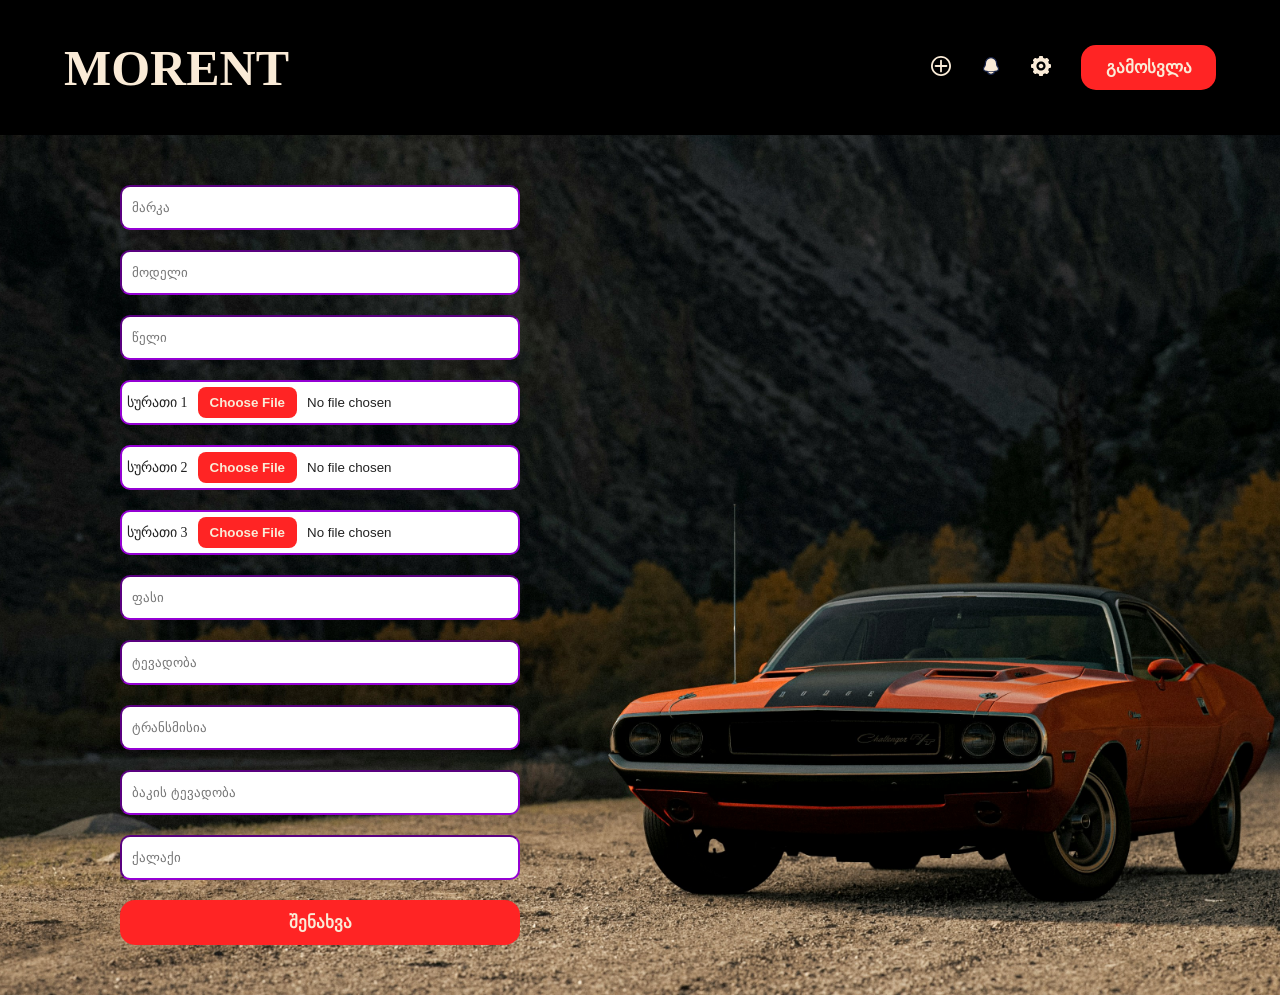
==== add.html @ a98e0bd2 "first" ====
<!DOCTYPE html>
<html lang="en">
<head>
    <meta charset="UTF-8">
    <meta name="viewport" content="width=device-width, initial-scale=1.0">
    <link rel="stylesheet" href="./index.css">
    <title>Add Car</title>
</head>
<body>
    <header class="reg_header">
        <div class="morent"><a href="index.html">MORENT</a></div>
        <div class="header_icons">
            <a href="">
                <svg  fill="antiquewhite" height="20px" width="20px" version="1.1" id="Capa_1" viewBox="0 0 330 330" xml:space="preserve">
                <g>
                <path d="M281.672,48.328C250.508,17.163,209.073,0,164.999,0C120.927,0,79.492,17.163,48.328,48.328   c-64.333,64.334-64.333,169.011,0,233.345C79.492,312.837,120.927,330,165,330c44.073,0,85.508-17.163,116.672-48.328   C346.005,217.339,346.005,112.661,281.672,48.328z M260.46,260.46C234.961,285.957,201.06,300,165,300   c-36.06,0-69.961-14.043-95.46-39.54c-52.636-52.637-52.636-138.282,0-190.919C95.039,44.042,128.94,30,164.999,30   c36.06,0,69.961,14.042,95.46,39.54C313.095,122.177,313.095,207.823,260.46,260.46z"/>
                <path d="M254.999,150H180V75c0-8.284-6.716-15-15-15s-15,6.716-15,15v75H75c-8.284,0-15,6.716-15,15s6.716,15,15,15h75v75   c0,8.284,6.716,15,15,15s15-6.716,15-15v-75h74.999c8.284,0,15-6.716,15-15S263.284,150,254.999,150z"/>
                </g></svg>
            </a>
            <a href="">
                <svg width="20px" height="20px" viewBox="0 0 24 24" fill="antiquewhite">
                <path d="M18.7491 9.70957V9.00497C18.7491 5.13623 15.7274 2 12 2C8.27256 2 5.25087 5.13623 5.25087 9.00497V9.70957C5.25087 10.5552 5.00972 11.3818 4.5578 12.0854L3.45036 13.8095C2.43882 15.3843 3.21105 17.5249 4.97036 18.0229C9.57274 19.3257 14.4273 19.3257 19.0296 18.0229C20.789 17.5249 21.5612 15.3843 20.5496 13.8095L19.4422 12.0854C18.9903 11.3818 18.7491 10.5552 18.7491 9.70957Z" stroke="#1C274C" stroke-width="1.5"/>
                <path d="M7.5 19C8.15503 20.7478 9.92246 22 12 22C14.0775 22 15.845 20.7478 16.5 19" stroke="#1C274C" stroke-width="1.5" stroke-linecap="round"/>
                </svg>
            </a>
            <a href="">
                <svg fill="antiquewhite" height="20px" width="20px" version="1.1" id="Capa_1" viewBox="0 0 262.394 262.394" xml:space="preserve">
                <g>
                <path d="M245.63,103.39h-9.91c-2.486-9.371-6.197-18.242-10.955-26.432l7.015-7.015c6.546-6.546,6.546-17.159,0-23.705   l-15.621-15.621c-6.546-6.546-17.159-6.546-23.705,0l-7.015,7.015c-8.19-4.758-17.061-8.468-26.432-10.955v-9.914   C159.007,7.505,151.502,0,142.244,0h-22.091c-9.258,0-16.763,7.505-16.763,16.763v9.914c-9.37,2.486-18.242,6.197-26.431,10.954   l-7.016-7.015c-6.546-6.546-17.159-6.546-23.705,0.001L30.618,46.238c-6.546,6.546-6.546,17.159,0,23.705l7.014,7.014   c-4.758,8.19-8.469,17.062-10.955,26.433h-9.914c-9.257,0-16.762,7.505-16.762,16.763v22.09c0,9.258,7.505,16.763,16.762,16.763   h9.914c2.487,9.371,6.198,18.243,10.956,26.433l-7.015,7.015c-6.546,6.546-6.546,17.159,0,23.705l15.621,15.621   c6.546,6.546,17.159,6.546,23.705,0l7.016-7.016c8.189,4.758,17.061,8.469,26.431,10.955v9.913c0,9.258,7.505,16.763,16.763,16.763   h22.091c9.258,0,16.763-7.505,16.763-16.763v-9.913c9.371-2.487,18.242-6.198,26.432-10.956l7.016,7.017   c6.546,6.546,17.159,6.546,23.705,0l15.621-15.621c3.145-3.144,4.91-7.407,4.91-11.853s-1.766-8.709-4.91-11.853l-7.016-7.016   c4.758-8.189,8.468-17.062,10.955-26.432h9.91c9.258,0,16.763-7.505,16.763-16.763v-22.09   C262.393,110.895,254.888,103.39,245.63,103.39z M131.198,191.194c-33.083,0-59.998-26.915-59.998-59.997   c0-33.083,26.915-59.998,59.998-59.998s59.998,26.915,59.998,59.998C191.196,164.279,164.281,191.194,131.198,191.194z"/>
                <path d="M131.198,101.199c-16.541,0-29.998,13.457-29.998,29.998c0,16.54,13.457,29.997,29.998,29.997s29.998-13.457,29.998-29.997   C161.196,114.656,147.739,101.199,131.198,101.199z"/>
                </g>
                </svg>
            </a>
            <button class="regi"><a href="">გამოსვლა</a></button>
        </div>
        
        <div class="burger" id="burger">
            <ul>
                <li class="line1"></li>
                <li class="line2"></li>
                <li class="line3"></li>
            </ul>
        </div>
        <div class="nav-links" id="nav-links">
            <ul>
                <li>
                    <a href="">
                        <svg  fill="antiquewhite" height="20px" width="20px" version="1.1" id="Capa_1" viewBox="0 0 330 330" xml:space="preserve">
                        <g>
                        <path d="M281.672,48.328C250.508,17.163,209.073,0,164.999,0C120.927,0,79.492,17.163,48.328,48.328   c-64.333,64.334-64.333,169.011,0,233.345C79.492,312.837,120.927,330,165,330c44.073,0,85.508-17.163,116.672-48.328   C346.005,217.339,346.005,112.661,281.672,48.328z M260.46,260.46C234.961,285.957,201.06,300,165,300   c-36.06,0-69.961-14.043-95.46-39.54c-52.636-52.637-52.636-138.282,0-190.919C95.039,44.042,128.94,30,164.999,30   c36.06,0,69.961,14.042,95.46,39.54C313.095,122.177,313.095,207.823,260.46,260.46z"/>
                        <path d="M254.999,150H180V75c0-8.284-6.716-15-15-15s-15,6.716-15,15v75H75c-8.284,0-15,6.716-15,15s6.716,15,15,15h75v75   c0,8.284,6.716,15,15,15s15-6.716,15-15v-75h74.999c8.284,0,15-6.716,15-15S263.284,150,254.999,150z"/>
                        </g></svg>
                    </a>
                </li>
                <li>
                    <a href="">
                        <svg xmlns="http://www.w3.org/2000/svg" width="20px" height="20px" viewBox="0 0 24 24" fill="antiquewhite">
                        <path d="M18.7491 9.70957V9.00497C18.7491 5.13623 15.7274 2 12 2C8.27256 2 5.25087 5.13623 5.25087 9.00497V9.70957C5.25087 10.5552 5.00972 11.3818 4.5578 12.0854L3.45036 13.8095C2.43882 15.3843 3.21105 17.5249 4.97036 18.0229C9.57274 19.3257 14.4273 19.3257 19.0296 18.0229C20.789 17.5249 21.5612 15.3843 20.5496 13.8095L19.4422 12.0854C18.9903 11.3818 18.7491 10.5552 18.7491 9.70957Z" stroke="#1C274C" stroke-width="1.5"/>
                        <path d="M7.5 19C8.15503 20.7478 9.92246 22 12 22C14.0775 22 15.845 20.7478 16.5 19" stroke="#1C274C" stroke-width="1.5" stroke-linecap="round"/>
                        </svg>
                    </a>
                </li>
                <li>
                    <a href="">
                        <svg fill="antiquewhite" height="20px" width="20px" version="1.1" id="Capa_1" viewBox="0 0 262.394 262.394" xml:space="preserve">
                        <g>
                        <path d="M245.63,103.39h-9.91c-2.486-9.371-6.197-18.242-10.955-26.432l7.015-7.015c6.546-6.546,6.546-17.159,0-23.705   l-15.621-15.621c-6.546-6.546-17.159-6.546-23.705,0l-7.015,7.015c-8.19-4.758-17.061-8.468-26.432-10.955v-9.914   C159.007,7.505,151.502,0,142.244,0h-22.091c-9.258,0-16.763,7.505-16.763,16.763v9.914c-9.37,2.486-18.242,6.197-26.431,10.954   l-7.016-7.015c-6.546-6.546-17.159-6.546-23.705,0.001L30.618,46.238c-6.546,6.546-6.546,17.159,0,23.705l7.014,7.014   c-4.758,8.19-8.469,17.062-10.955,26.433h-9.914c-9.257,0-16.762,7.505-16.762,16.763v22.09c0,9.258,7.505,16.763,16.762,16.763   h9.914c2.487,9.371,6.198,18.243,10.956,26.433l-7.015,7.015c-6.546,6.546-6.546,17.159,0,23.705l15.621,15.621   c6.546,6.546,17.159,6.546,23.705,0l7.016-7.016c8.189,4.758,17.061,8.469,26.431,10.955v9.913c0,9.258,7.505,16.763,16.763,16.763   h22.091c9.258,0,16.763-7.505,16.763-16.763v-9.913c9.371-2.487,18.242-6.198,26.432-10.956l7.016,7.017   c6.546,6.546,17.159,6.546,23.705,0l15.621-15.621c3.145-3.144,4.91-7.407,4.91-11.853s-1.766-8.709-4.91-11.853l-7.016-7.016   c4.758-8.189,8.468-17.062,10.955-26.432h9.91c9.258,0,16.763-7.505,16.763-16.763v-22.09   C262.393,110.895,254.888,103.39,245.63,103.39z M131.198,191.194c-33.083,0-59.998-26.915-59.998-59.997   c0-33.083,26.915-59.998,59.998-59.998s59.998,26.915,59.998,59.998C191.196,164.279,164.281,191.194,131.198,191.194z"/>
                        <path d="M131.198,101.199c-16.541,0-29.998,13.457-29.998,29.998c0,16.54,13.457,29.997,29.998,29.997s29.998-13.457,29.998-29.997   C161.196,114.656,147.739,101.199,131.198,101.199z"/>
                        </g>
                        </svg>
                    </a>
                </li>
                <li><button class="regi"><a href="">გამოსვლა</a></button></li>
            </ul>
        </div>
    </header>
    <div class="header_holder"></div>
    <div class="add">
        <div class="add_1">
            <form action="" class="marka">
                <input list="marks" name="mark" id="mark" placeholder="მარკა">
                <datalist id="marks">
                    <option value="Audi">
                    <option value="BMW">
                    <option value="Mercedes">
                    <option value="Volkswagen">
                    <option value="Toyota">
                    <option value="Honda">
                    <option value="Ford">
                    <option value="Chevrolet">
                    <option value="Nissan">
                    <option value="Hyundai">
                </datalist>
            </form>
            <form action="" class="model">
                <input type="text" name="model" id="model" list="models" placeholder="მოდელი">
                <datalist id="models">
                    <option value="A4">
                    <option value="3 Series">
                    <option value="C-Class">
                    <option value="Passat">
                    <option value="Camry">
                    <option value="Civic">
                    <option value="Mustang">
                    <option value="Impala">
                    <option value="Altima">
                    <option value="Elantra">
                </datalist>
            </form>
            <form action="" class="year">
                <input type="number" name="year" id="year" placeholder="წელი">
            </form>
            <form action="" class="image image1">
                <p>სურათი 1</p>
                <input type="file" name="image1" id="image1" >
            </form>
            <form action="" class="image image2">
                <p>სურათი 2</p>
                <input type="file" name="image2" id="image2" >
            </form>
            <form action="" class="image image3">
                <p>სურათი 3</p>
                <input type="file" name="image3" id="image3" >
            </form>
            <form action="" class="price">
                <input type="number" name="price" id="price" placeholder="ფასი">
            </form>
            <form action="" class="capacity">
                <input type="number" name="capacity" id="capacity" placeholder="ტევადობა">
            </form>
            <form action="" class="transmission">
                <input type="text" name="transmission" id="transmission" placeholder="ტრანსმისია">
            </form>
            <form action="" class="fuel">
                <input type="number" name="fuel" id="fuel" placeholder="ბაკის ტევადობა">
            </form>
            <form action="" class="city">
                <input type="text" name="city" id="city" list="cities" placeholder="ქალაქი">
                <datalist id="cities">
                    <option value="თბილისი">
                    <option value="ბათუმი">
                    <option value="ქუთაისი">
                    <option value="რუსთავი">
                    <option value="გორი">
                </datalist>
            </form>
            <button class="save"><a href="">შენახვა</a></button>
        </div>
        <div class="add_2"></div>
    </div>


<script src="./script.js"></script>
</body>
</html>
---- index.css ----
* {
  margin: 0;
  padding: 0;
  box-sizing: border-box;
}

header {
  display: flex;
  width: 100%;
  height: 15vh;
  justify-content: space-between;
  align-items: center;
  padding-left: 5%;
  padding-right: 5%;
  background-color: black;
  position: fixed;
  top: 0;
  left: 0;
  z-index: 1000;
}
header .head_user {
  display: flex;
  gap: 20px;
}
header .header_icons {
  display: flex;
  align-items: center;
  gap: 30px;
}
header .header_icons a {
  text-decoration: none;
  color: inherit;
}
header .morent {
  font-size: 50px;
  font-weight: bold;
  color: antiquewhite;
}
header .morent a {
  color: inherit;
  text-decoration: none;
}
header .regi {
  width: 135px;
  height: 45px;
  display: flex;
  justify-content: center;
  align-items: center;
  text-decoration: none;
  color: inherit;
  background-color: rgb(255, 36, 36);
  border: none;
  border-radius: 15px;
  font-size: 17px;
  font-weight: bold;
  cursor: pointer;
  color: antiquewhite;
  transition: background-color 0.35s cubic-bezier(0.22, 1, 0.36, 1), color 0.35s cubic-bezier(0.22, 1, 0.36, 1);
  transition: background-color 0.35s cubic-bezier(0.22, 1, 0.36, 1), color 0.35s cubic-bezier(0.22, 1, 0.36, 1);
}
header .regi:hover {
  background-color: rgb(52, 166, 32);
  color: white;
}
header .regi:focus-visible {
  background-color: rgb(52, 166, 32);
  color: white;
}

.reg_header {
  display: flex;
  width: 100%;
  height: 15vh;
  justify-content: space-between;
  align-items: center;
  padding-left: 5%;
  padding-right: 5%;
  background-color: black;
  position: fixed;
  top: 0;
  left: 0;
  z-index: 1000;
}
.reg_header .header_icons {
  display: flex;
  align-items: center;
  gap: 30px;
}
.reg_header .header_icons a {
  text-decoration: none;
  color: inherit;
}
.reg_header .morent {
  font-size: 50px;
  font-weight: bold;
  color: antiquewhite;
}
.reg_header .morent a {
  text-decoration: none;
  color: inherit;
}
.reg_header .regi {
  width: 135px;
  height: 45px;
  background-color: rgb(255, 36, 36);
  border: none;
  border-radius: 15px;
  font-size: 17px;
  font-weight: bold;
  cursor: pointer;
  color: antiquewhite;
  transition: background-color 0.35s cubic-bezier(0.22, 1, 0.36, 1), color 0.35s cubic-bezier(0.22, 1, 0.36, 1);
}
.reg_header .regi:hover {
  background-color: rgb(52, 166, 32);
  color: white;
}
.reg_header .regi:focus-visible {
  background-color: rgb(52, 166, 32);
  color: white;
}
.reg_header .regi a {
  text-decoration: none;
  color: inherit;
}
.reg_header .burger {
  width: 60px;
  height: 60px;
  display: none;
}
.reg_header .burger ul {
  list-style: none;
  display: flex;
  flex-direction: column;
  justify-content: space-between;
  height: 100%;
}
.reg_header .burger ul li {
  height: 4px;
  background-color: antiquewhite;
  border-radius: 2px;
  transition: all 0.3s ease;
  width: 100%;
  transform-origin: center;
}
.reg_header .burger.active ul li.line1 {
  transform: translateY(28px) rotate(45deg);
}
.reg_header .burger.active ul li.line2 {
  opacity: 0;
}
.reg_header .burger.active ul li.line3 {
  transform: translateY(-28px) rotate(-45deg);
}
.reg_header .nav-links {
  display: none;
}
.reg_header .nav-links ul {
  list-style: none;
  display: flex;
  flex-direction: column;
  justify-content: center;
  align-items: center;
  gap: 40px;
  background-color: transparent;
  padding-top: 30px;
}
.reg_header .nav-links ul li a {
  text-decoration: none;
  color: black;
  font-size: 18px;
  font-weight: bold;
}
.reg_header .nav-links ul li .regi {
  width: 135px;
  height: 45px;
  background-color: rgb(255, 36, 36);
  border: none;
  border-radius: 15px;
  font-size: 17px;
  font-weight: bold;
}
.reg_header .nav-links ul li .regi a {
  text-decoration: none;
  color: white;
}

.header_holder {
  width: 100%;
  height: 15vh;
}

.main_div {
  display: flex;
  justify-content: center;
  background-color: rgb(0, 0, 0);
}
.main_div .main {
  width: 90%;
  height: 75vh;
  display: flex;
  border-top: 1px solid rgb(55, 52, 52);
}
.main_div .main .main_pic {
  width: 70%;
  height: 100%;
  display: flex;
  justify-content: space-between;
  background-image: url("./images/rolls-royce-phantom-series-ii-black-cars-black-background-3840x2160-8124.jpg");
  background-position: center;
  background-repeat: no-repeat;
  background-size: cover;
}
.main_div .main .main_pic .main_pic1 {
  margin-top: 20px;
}
.main_div .main .main_pic .main_pic1 .main_pic1_p1 {
  color: antiquewhite;
  font-size: 25px;
}
.main_div .main .main_pic .main_pic1 .main_pic1_p2 {
  color: antiquewhite;
}
.main_div .main .main_pic .main_pic1_btn {
  width: 120px;
  height: 40px;
  background-color: rgb(255, 36, 36);
  border: none;
  border-radius: 15px;
  font-size: 15px;
  font-weight: bold;
  cursor: pointer;
  color: antiquewhite;
  transition: background-color 0.35s cubic-bezier(0.22, 1, 0.36, 1), color 0.35s cubic-bezier(0.22, 1, 0.36, 1);
}
.main_div .main .main_pic .main_pic1_btn:hover {
  background-color: rgb(52, 166, 32);
  color: white;
}
.main_div .main .main_pic .main_pic1_btn:focus-visible {
  background-color: rgb(52, 166, 32);
  color: white;
}
.main_div .main .main_pic .main_pic1_btn {
  margin-top: 25px;
  margin-right: 20px;
  display: flex;
  justify-content: center;
  align-items: center;
  text-decoration: none;
}
.main_div .main .min_ls {
  width: 30%;
  height: 100%;
  background-color: rgb(0, 0, 0);
  display: flex;
  align-items: center;
}
.main_div .main .min_ls ul {
  list-style: none;
  display: flex;
  flex-direction: column;
  justify-content: center;
  background-color: rgb(0, 0, 0);
}
.main_div .main .min_ls ul li {
  display: inline;
  font-size: 20px;
  padding: 20px;
  color: rgb(121, 121, 121);
  border-left: 1px solid rgb(55, 52, 52);
  transition: border-left-color 0.35s ease, color 0.35s ease, background-color 0.35s ease;
}
.main_div .main .min_ls ul li.active {
  border-left-color: rgb(255, 36, 36);
  color: antiquewhite;
  background-color: rgb(20, 20, 20);
}

.popular_head {
  margin-top: 7vh;
  font-size: 20px;
  font-weight: bold;
  color: rgb(48, 39, 28);
  padding-left: 5%;
  margin-bottom: 7vh;
  display: flex;
  justify-self: center;
}

.popular_main, .random_main {
  display: grid;
  grid-template-columns: repeat(4, minmax(200px, 1fr));
  gap: 20px;
  padding-left: 5%;
  padding-right: 5%;
  margin-bottom: 7vh;
}
.popular_main .popular, .random_main .popular {
  background-color: rgb(241, 241, 241);
  border: 1px solid rgb(55, 52, 52);
  border-radius: 10px;
  overflow: hidden;
  height: 400px;
}
.popular_main .popular .cars, .random_main .popular .cars {
  width: 100%;
  height: 100%;
  align-self: center;
  display: flex;
  justify-content: center;
  align-items: center;
  padding: 10px;
}
.popular_main .popular .cars .cars_main, .random_main .popular .cars .cars_main {
  width: 100%;
  height: 100%;
  display: flex;
  flex-direction: column;
}
.popular_main .popular .cars .cars_main .cars_1, .random_main .popular .cars .cars_main .cars_1 {
  height: 15%;
  display: flex;
  justify-content: space-between;
}
.popular_main .popular .cars .cars_main .cars_1 .cars_1_1, .random_main .popular .cars .cars_main .cars_1 .cars_1_1 {
  height: 100%;
  width: auto;
}
.popular_main .popular .cars .cars_main .cars_2, .random_main .popular .cars .cars_main .cars_2 {
  height: 58%;
  width: 100%;
}
.popular_main .popular .cars .cars_main .cars_2 .detals_1, .random_main .popular .cars .cars_main .cars_2 .detals_1 {
  width: 100%;
  height: 100%;
  border-radius: 15px;
}
.popular_main .popular .cars .cars_main .cars_2 .detals_1 .carusel1, .random_main .popular .cars .cars_main .cars_2 .detals_1 .carusel1 {
  width: 100%;
  height: 100%;
  display: flex;
  justify-content: center;
  align-items: center;
  position: relative;
  border-radius: 15px;
}
.popular_main .popular .cars .cars_main .cars_2 .detals_1 .carusel1 .b21, .random_main .popular .cars .cars_main .cars_2 .detals_1 .carusel1 .b21 {
  width: 40px;
  height: 40px;
  background-color: rgba(0, 0, 0, 0.4);
  color: white;
  font-size: 20px;
  border: none;
  cursor: pointer;
  border-radius: 50%;
  margin-right: 10px;
  position: absolute;
  right: 0;
  display: flex;
  justify-content: center;
  align-items: center;
}
.popular_main .popular .cars .cars_main .cars_2 .detals_1 .carusel1 .b21:hover, .random_main .popular .cars .cars_main .cars_2 .detals_1 .carusel1 .b21:hover {
  border: 1px solid rgb(255, 36, 36);
}
.popular_main .popular .cars .cars_main .cars_2 .detals_1 .carusel1 .b11, .random_main .popular .cars .cars_main .cars_2 .detals_1 .carusel1 .b11 {
  width: 40px;
  height: 40px;
  background-color: rgba(0, 0, 0, 0.4);
  color: white;
  font-size: 20px;
  border: none;
  cursor: pointer;
  border-radius: 50%;
  position: absolute;
  margin-left: 10px;
  left: 0;
  display: flex;
  justify-content: center;
  align-items: center;
}
.popular_main .popular .cars .cars_main .cars_2 .detals_1 .carusel1 .b11:hover, .random_main .popular .cars .cars_main .cars_2 .detals_1 .carusel1 .b11:hover {
  border: 1px solid rgb(255, 36, 36);
}
.popular_main .popular .cars .cars_main .cars_2 .detals_1 .carusel1 .main1, .random_main .popular .cars .cars_main .cars_2 .detals_1 .carusel1 .main1 {
  width: 100%;
  height: 100%;
}
.popular_main .popular .cars .cars_main .cars_2 .detals_1 .carusel1 .main1 .car1, .random_main .popular .cars .cars_main .cars_2 .detals_1 .carusel1 .main1 .car1 {
  width: 100%;
  height: 100%;
  -o-object-fit: cover;
     object-fit: cover;
  background-image: url(./images/alexandros-athanasopoulos-GUFR1WsgCQQ-unsplash.jpg);
  background-position: center;
  background-repeat: no-repeat;
  background-size: cover;
  border-radius: 15px;
  border: 1px solid rgb(55, 52, 52);
}
.popular_main .popular .cars .cars_main .cars_2 .detals_1 .carusel1 .main1 .car2, .random_main .popular .cars .cars_main .cars_2 .detals_1 .carusel1 .main1 .car2 {
  width: 100%;
  height: 100%;
  -o-object-fit: cover;
     object-fit: cover;
  background-image: url(./images/bmw_csl_3_0_8k-HD.jpg);
  background-position: center;
  background-repeat: no-repeat;
  background-size: cover;
  border-radius: 15px;
  border: 1px solid rgb(55, 52, 52);
}
.popular_main .popular .cars .cars_main .cars_2 .detals_1 .carusel1 .main1 .car3, .random_main .popular .cars .cars_main .cars_2 .detals_1 .carusel1 .main1 .car3 {
  width: 100%;
  height: 100%;
  -o-object-fit: cover;
     object-fit: cover;
  background-image: url(./images/rolls-royce-phantom-series-ii-black-cars-black-background-3840x2160-8124.jpg);
  background-position: center;
  background-repeat: no-repeat;
  background-size: cover;
  border-radius: 15px;
  border: 1px solid rgb(55, 52, 52);
}
.popular_main .popular .cars .cars_main .cars_2 .detals_1 .carusel1 .dots, .random_main .popular .cars .cars_main .cars_2 .detals_1 .carusel1 .dots {
  position: absolute;
  bottom: 10px;
  left: 50%;
  transform: translateX(-50%);
  display: flex;
  gap: 10px;
}
.popular_main .popular .cars .cars_main .cars_2 .detals_1 .carusel1 .dots div, .random_main .popular .cars .cars_main .cars_2 .detals_1 .carusel1 .dots div {
  width: 10px;
  height: 10px;
  background-color: white;
  border-radius: 50%;
  opacity: 0.5;
}
.popular_main .popular .cars .cars_main .cars_2 .detals_1 .carusel1 .dots .active, .random_main .popular .cars .cars_main .cars_2 .detals_1 .carusel1 .dots .active {
  opacity: 1;
}
.popular_main .popular .cars .cars_main .cars_3, .random_main .popular .cars .cars_main .cars_3 {
  height: 16%;
  display: flex;
  justify-content: space-between;
  align-items: center;
}
.popular_main .popular .cars .cars_main .cars_3 .cars_3_1, .random_main .popular .cars .cars_main .cars_3 .cars_3_1 {
  display: flex;
  justify-content: center;
  align-items: center;
  gap: 5px;
}
.popular_main .popular .cars .cars_main .cars_3 .cars_3_2, .random_main .popular .cars .cars_main .cars_3 .cars_3_2 {
  display: flex;
  justify-content: center;
  align-items: center;
  gap: 5px;
}
.popular_main .popular .cars .cars_main .cars_3 .cars_3_2 svg, .random_main .popular .cars .cars_main .cars_3 .cars_3_2 svg {
  width: 20px;
  height: 20px;
  cursor: pointer;
}
.popular_main .popular .cars .cars_main .cars_3 .cars_3_3, .random_main .popular .cars .cars_main .cars_3 .cars_3_3 {
  display: flex;
  justify-content: center;
  align-items: center;
  gap: 5px;
}
.popular_main .popular .cars .cars_main .cars_4, .random_main .popular .cars .cars_main .cars_4 {
  height: 11%;
  display: flex;
  justify-content: space-between;
  align-items: center;
}
.popular_main .popular .cars .cars_main .cars_4 a, .random_main .popular .cars .cars_main .cars_4 a {
  background-color: rgb(255, 36, 36);
  height: 100%;
  display: flex;
  justify-content: center;
  align-items: center;
  width: 100px;
  text-decoration: none;
  color: antiquewhite;
  border-radius: 10px;
}

.reg_main {
  width: 100%;
  height: 85vh;
  display: flex;
  flex-direction: column;
  justify-content: flex-end;
  align-items: flex-start;
  padding-bottom: 5%;
  padding-left: 5%;
  background-image: url("./images/bmw_csl_3_0_8k-HD.jpg");
  background-position: center;
  background-repeat: no-repeat;
  background-size: cover;
}
.reg_main .reg_1 {
  height: auto;
  display: grid;
  grid-template-rows: repeat(6, 1fr);
  grid-template-columns: minmax(150px, 700px);
  gap: 20px;
}
.reg_main .reg_1 .rag {
  background-color: rgb(121, 121, 121);
  width: 100%;
  height: 50px;
  border-radius: 10px;
  border-color: aquamarine;
}
.reg_main .reg_1 .rag button {
  width: 100%;
  height: 100%;
  padding-left: 10px;
  border-radius: 10px;
  border-color: darkviolet;
  background-color: rgb(255, 36, 36);
  color: antiquewhite;
  cursor: pointer;
  transition: background-color 0.35s cubic-bezier(0.22, 1, 0.36, 1), color 0.35s cubic-bezier(0.22, 1, 0.36, 1);
}
.reg_main .reg_1 .rag button:hover {
  background-color: rgb(52, 166, 32);
  color: white;
}
.reg_main .reg_1 .rag button:focus-visible {
  background-color: rgb(52, 166, 32);
  color: white;
}
.reg_main .reg_1 .rag button {
  font-size: large;
}
.reg_main .reg_1 .tel {
  border-radius: 10px;
}
.reg_main .reg_1 .tel input {
  width: 100%;
  height: 100%;
  padding-left: 10px;
  border-radius: 10px;
  border-color: darkviolet;
}
.reg_main .reg_1 .name input {
  width: 100%;
  height: 100%;
  padding-left: 10px;
  border-radius: 10px;
  border-color: darkviolet;
}
.reg_main .reg_1 .surname input {
  width: 100%;
  height: 100%;
  padding-left: 10px;
  border-radius: 10px;
  border-color: darkviolet;
}
.reg_main .reg_1 .email input {
  width: 100%;
  height: 100%;
  padding-left: 10px;
  border-radius: 10px;
  border-color: darkviolet;
}
.reg_main .reg_1 .password {
  width: 100%;
  height: 50px;
}
.reg_main .reg_1 .password input {
  width: 100%;
  height: 100%;
  padding-left: 10px;
  border-radius: 10px;
  border-color: darkviolet;
}
.reg_main .reg_1 .register {
  width: 100%;
  height: 50px;
  border: none;
  cursor: pointer;
}
.reg_main .reg_1 .register input {
  width: 100%;
  height: 100%;
  padding-left: 10px;
  border-radius: 10px;
  border-color: darkviolet;
  background-color: rgb(255, 36, 36);
  color: antiquewhite;
  cursor: pointer;
  transition: background-color 0.35s cubic-bezier(0.22, 1, 0.36, 1), color 0.35s cubic-bezier(0.22, 1, 0.36, 1);
}
.reg_main .reg_1 .register input:hover {
  background-color: rgb(52, 166, 32);
  color: white;
}
.reg_main .reg_1 .register input:focus-visible {
  background-color: rgb(52, 166, 32);
  color: white;
}
.reg_main .reg_2 {
  margin-top: 20px;
  display: flex;
  align-items: center;
  gap: 20px;
}
.reg_main .reg_2 p {
  color: antiquewhite;
  font-size: 15px;
}
.reg_main .reg_2 button {
  width: 120px;
  height: 40px;
  background-color: rgb(255, 36, 36);
  border: none;
  border-radius: 15px;
  font-size: 15px;
  font-weight: bold;
  cursor: pointer;
  color: antiquewhite;
  transition: background-color 0.35s cubic-bezier(0.22, 1, 0.36, 1), color 0.35s cubic-bezier(0.22, 1, 0.36, 1);
}
.reg_main .reg_2 button:hover {
  background-color: rgb(52, 166, 32);
  color: white;
}
.reg_main .reg_2 button:focus-visible {
  background-color: rgb(52, 166, 32);
  color: white;
}
.reg_main .reg_2 button a {
  text-decoration: none;
  color: inherit;
}

footer {
  display: flex;
  justify-content: space-between;
  align-items: center;
  width: 100%;
  height: 25vh;
  background-color: black;
  padding-left: 5%;
  padding-right: 5%;
}
footer .footer_1 {
  color: antiquewhite;
  display: flex;
  flex-direction: column;
  gap: 5px;
}
footer .footer_1 .contact {
  font-size: 18px;
  margin-bottom: 5px;
}
footer .footer_1 .teleponi {
  position: relative;
  display: inline-block;
  width: -moz-fit-content;
  width: fit-content;
}
footer .footer_1 .teleponi::after {
  content: "";
  position: absolute;
  left: 0;
  bottom: -2px;
  width: 100%;
  height: 2px;
  background-color: antiquewhite;
  transform: scaleX(0);
  transform-origin: center;
  transition: transform 0.3s ease;
}
footer .footer_1 .teleponi:hover::after, footer .footer_1 .teleponi:focus-visible::after {
  transform: scaleX(1);
}
footer .footer_1 a {
  text-decoration: none;
  color: inherit;
  position: relative;
  display: inline-block;
  width: -moz-fit-content;
  width: fit-content;
}
footer .footer_1 a::after {
  content: "";
  position: absolute;
  left: 0;
  bottom: -2px;
  width: 100%;
  height: 2px;
  background-color: antiquewhite;
  transform: scaleX(0);
  transform-origin: center;
  transition: transform 0.3s ease;
}
footer .footer_1 a:hover::after, footer .footer_1 a:focus-visible::after {
  transform: scaleX(1);
}
footer .footer_2 {
  color: antiquewhite;
}
footer .footer_2 a {
  font-size: 30px;
  text-decoration: none;
  color: inherit;
}
footer .footer_3 p {
  margin-bottom: 20px;
}
footer .footer_3 {
  color: antiquewhite;
  font-size: 18px;
}
footer .footer_3 .fa-brands {
  font-size: 30px;
  margin-right: 10px;
  cursor: pointer;
}
footer .footer_3 .folder_3_1 {
  display: flex;
  justify-content: space-between;
}

.reg {
  width: auto;
  height: 100vh;
  display: flex;
  flex-direction: column;
  justify-content: center;
  align-items: center;
  gap: 30px;
}

.main_user {
  display: flex;
  flex-direction: column;
  width: 100%;
  height: auto;
  gap: 20px;
  background-color: rgb(255, 241, 222);
}
.main_user .user_1 {
  align-self: flex-start;
  display: flex;
}
.main_user .user_2 {
  display: flex;
  align-self: center;
}
.main_user .user_2 p {
  font-size: 20px;
  position: relative;
}
.main_user .user_3 {
  display: flex;
  align-self: center;
}
.main_user .user_3 p {
  font-size: 20px;
}
.main_user .user_4 {
  display: flex;
  align-self: center;
}
.main_user .user_4 p {
  font-size: 20px;
}

.detals {
  display: grid;
  grid-template-columns: 1fr 1fr;
  width: 100%;
  height: 85vh;
  background-color: rgb(25, 25, 25);
  justify-content: center;
  align-items: center;
  padding: 40PX 20%;
  gap: 30px;
  color: antiquewhite;
}
.detals .detals_1 {
  width: 100%;
  height: 100%;
  border-radius: 15px;
}
.detals .detals_1 .carusel {
  width: 100%;
  height: 80%;
  display: flex;
  justify-content: center;
  align-items: center;
  position: relative;
  border-radius: 15px;
}
.detals .detals_1 .carusel .allpic {
  width: 200px;
  height: 50px;
  position: absolute;
  top: 100%;
  display: grid;
  grid-template-columns: repeat(3, 1fr);
}
.detals .detals_1 .carusel .allpic button {
  width: 100%;
  height: 100%;
  border: none;
  background-color: transparent;
  cursor: pointer;
}
.detals .detals_1 .carusel .allpic button .img {
  width: 100%;
  height: 100%;
  -o-object-fit: cover;
     object-fit: cover;
  background-position: center;
  background-repeat: no-repeat;
  background-size: cover;
  border-radius: 10px;
  border: 1px solid rgb(55, 52, 52);
}
.detals .detals_1 .carusel .allpic button .img1 {
  background-image: url(./images/alexandros-athanasopoulos-GUFR1WsgCQQ-unsplash.jpg);
}
.detals .detals_1 .carusel .allpic button .img2 {
  background-image: url(./images/bmw_csl_3_0_8k-HD.jpg);
}
.detals .detals_1 .carusel .allpic button .img3 {
  background-image: url(./images/rolls-royce-phantom-series-ii-black-cars-black-background-3840x2160-8124.jpg);
}
.detals .detals_1 .carusel .b2 {
  width: 40px;
  height: 40px;
  background-color: rgba(0, 0, 0, 0.4);
  color: white;
  font-size: 20px;
  border: none;
  cursor: pointer;
  border-radius: 50%;
  margin-right: 10px;
  position: absolute;
  right: 0;
  display: flex;
  justify-content: center;
  align-items: center;
}
.detals .detals_1 .carusel .b2:hover {
  border: 1px solid rgb(255, 36, 36);
}
.detals .detals_1 .carusel .b1 {
  width: 40px;
  height: 40px;
  background-color: rgba(0, 0, 0, 0.4);
  color: white;
  font-size: 20px;
  border: none;
  cursor: pointer;
  border-radius: 50%;
  position: absolute;
  margin-left: 10px;
  left: 0;
  display: flex;
  justify-content: center;
  align-items: center;
}
.detals .detals_1 .carusel .b1:hover {
  border: 1px solid rgb(255, 36, 36);
}
.detals .detals_1 .carusel .main {
  width: 100%;
  height: 100%;
}
.detals .detals_1 .carusel .main .car1 {
  width: 100%;
  height: 100%;
  -o-object-fit: cover;
     object-fit: cover;
  background-image: url(./images/alexandros-athanasopoulos-GUFR1WsgCQQ-unsplash.jpg);
  background-position: center;
  background-repeat: no-repeat;
  background-size: cover;
  border-radius: 15px;
  border: 1px solid rgb(55, 52, 52);
}
.detals .detals_1 .carusel .main .car2 {
  width: 100%;
  height: 100%;
  -o-object-fit: cover;
     object-fit: cover;
  background-image: url(./images/bmw_csl_3_0_8k-HD.jpg);
  background-position: center;
  background-repeat: no-repeat;
  background-size: cover;
  border-radius: 15px;
  border: 1px solid rgb(55, 52, 52);
}
.detals .detals_1 .carusel .main .car3 {
  width: 100%;
  height: 100%;
  -o-object-fit: cover;
     object-fit: cover;
  background-image: url(./images/rolls-royce-phantom-series-ii-black-cars-black-background-3840x2160-8124.jpg);
  background-position: center;
  background-repeat: no-repeat;
  background-size: cover;
  border-radius: 15px;
  border: 1px solid rgb(55, 52, 52);
}
.detals .detals_2 {
  width: 100%;
  height: 100%;
  padding: 20px;
  display: flex;
  flex-direction: column;
  gap: 20px;
}
.detals .detals_2 .detals_2_1 {
  display: flex;
  justify-content: space-between;
  align-items: center;
  height: 40px;
}
.detals .detals_2 .detals_2_1 a {
  background-color: rgb(255, 36, 36);
  height: 100%;
  display: flex;
  justify-content: center;
  align-items: center;
  width: 100px;
  text-decoration: none;
  color: antiquewhite;
  border-radius: 15px;
}
.detals .detals_2 .detals_1_1 {
  font-size: 20px;
  font-weight: bold;
}
.detals .detals_2 .detals_1_2 {
  font-size: 30px;
  font-weight: bold;
  margin-top: -20px;
}
.detals .detals_2 .detals_1_3 {
  font-size: 20px;
}
.detals .detals_2 .detals_2_1 {
  font-size: 20px;
  display: flex;
  justify-content: space-between;
  align-items: center;
  gap: 10px;
}
.detals .detals_2 .detals_2_1 p {
  white-space: nowrap;
}
.detals .detals_2 .detals_2_1 .underline {
  width: 100%;
  height: 60%;
  border-bottom: dotted 1px antiquewhite;
}
.detals .detals_2 .detals_2_2 {
  font-size: 20px;
  display: flex;
  justify-content: space-between;
  align-items: center;
  gap: 10px;
}
.detals .detals_2 .detals_2_2 p {
  white-space: nowrap;
}
.detals .detals_2 .detals_2_2 .underline {
  width: 100%;
  height: 60%;
  border-bottom: dotted 1px antiquewhite;
}
.detals .detals_2 .detals_2_3 {
  font-size: 20px;
  display: flex;
  justify-content: space-between;
  align-items: center;
  gap: 10px;
}
.detals .detals_2 .detals_2_3 p {
  white-space: nowrap;
}
.detals .detals_2 .detals_2_3 .underline {
  width: 100%;
  height: 60%;
  border-bottom: dotted 1px antiquewhite;
}
.detals .detals_2 .detals_2_4 {
  font-size: 20px;
  display: flex;
  justify-content: space-between;
  align-items: center;
  gap: 10px;
}
.detals .detals_2 .detals_2_4 p {
  white-space: nowrap;
}
.detals .detals_2 .detals_2_4 .underline {
  width: 100%;
  height: 60%;
  border-bottom: dotted 1px antiquewhite;
}
.detals .detals_2 form {
  display: flex;
  flex-direction: column;
  gap: 10px;
  margin-top: 20px;
}
.detals .detals_2 form .range_1 {
  display: flex;
  align-items: center;
  gap: 10px;
  width: 100%;
}
.detals .detals_2 form .range_1 .days_range {
  width: 100%;
  max-width: 100%;
  flex: 1;
}

.filter {
  display: flex;
  flex-direction: column;
  gap: 20px;
  width: 300px;
  height: 100vh;
  background-color: powderblue;
  padding: 20px;
}
.filter > div form {
  width: 100%;
  display: flex;
  flex-direction: column;
  gap: 8px;
}
.filter > div form label {
  font-weight: 600;
}
.filter > div form select,
.filter > div form input[type=number],
.filter > div form .custom-select-button {
  width: 100%;
  height: 40px;
  border-radius: 10px;
  border: 1px solid darkviolet;
  background-color: white;
  font-size: 14px;
  padding: 0 12px;
  color: #222;
}
.filter > div form input[type=number]::-webkit-outer-spin-button,
.filter > div form input[type=number]::-webkit-inner-spin-button {
  -webkit-appearance: none;
  margin: 0;
}
.filter .native-select-hidden {
  position: absolute;
  width: 1px;
  height: 1px;
  margin: -1px;
  border: 0;
  padding: 0;
  clip: rect(0 0 0 0);
  overflow: hidden;
  white-space: nowrap;
}
.filter .custom-select {
  position: relative;
  width: 100%;
}
.filter .custom-select .custom-select-button {
  cursor: pointer;
  text-align: left;
  padding: 0 12px;
  display: flex;
  align-items: center;
  justify-content: space-between;
}
.filter .custom-select .custom-select-button::after {
  content: "";
  width: 8px;
  height: 8px;
  border-right: 2px solid #333;
  border-bottom: 2px solid #333;
  transform: rotate(45deg);
  transition: transform 0.2s ease;
  margin-top: -4px;
}
.filter .custom-select.open .custom-select-button::after {
  transform: rotate(-135deg);
  margin-top: 2px;
}
.filter .custom-select .custom-select-options {
  list-style: none;
  position: absolute;
  top: calc(100% + 6px);
  left: 0;
  width: 100%;
  background-color: white;
  border: 1px solid darkviolet;
  border-radius: 10px;
  max-height: 220px;
  overflow-y: auto;
  display: none;
  z-index: 30;
}
.filter .custom-select .custom-select-options li {
  padding: 10px 12px;
  cursor: pointer;
  font-size: 14px;
}
.filter .custom-select .custom-select-options li:hover {
  background-color: rgb(235, 245, 255);
}
.filter .custom-select .custom-select-options li.active {
  background-color: rgb(255, 236, 236);
  font-weight: 600;
}
.filter .custom-select.open .custom-select-options {
  display: block;
}

.rent {
  width: 100%;
  height: 85vh;
  display: flex;
  justify-content: center;
  align-items: center;
  flex-direction: column;
  background-color: antiquewhite;
  gap: 30px;
}
.rent .rent_2 {
  display: flex;
  flex-direction: column;
  justify-content: center;
  align-items: center;
  gap: 20px;
}
.rent .rent_2 a {
  width: auto;
  height: 50px;
  background-color: rgb(255, 36, 36);
  border: none;
  border-radius: 15px;
  font-size: 17px;
  font-weight: bold;
  cursor: pointer;
  color: antiquewhite;
  transition: background-color 0.35s cubic-bezier(0.22, 1, 0.36, 1), color 0.35s cubic-bezier(0.22, 1, 0.36, 1);
}
.rent .rent_2 a:hover {
  background-color: rgb(52, 166, 32);
  color: aquamarine;
}
.rent .rent_2 a:focus-visible {
  background-color: rgb(52, 166, 32);
  color: aquamarine;
}
.rent .rent_2 a {
  text-decoration: none;
  display: flex;
  justify-content: center;
  align-items: center;
  padding: 20px;
}

.add {
  width: 100%;
  height: auto;
  display: flex;
  background-image: url("./images/alexandros-athanasopoulos-GUFR1WsgCQQ-unsplash.jpg");
  background-position: center;
  background-repeat: no-repeat;
  background-size: cover;
}
.add .add_1 {
  width: 50%;
  height: 100%;
  display: flex;
  justify-content: center;
  align-items: center;
  flex-direction: column;
  padding-top: 50px;
  padding-bottom: 50px;
  gap: 20px;
}
.add .add_1 .marka input {
  width: 400px;
  height: 45px;
  border-radius: 10px;
  border-color: darkviolet;
  padding-left: 10px;
}
.add .add_1 .model input {
  width: 400px;
  height: 45px;
  border-radius: 10px;
  border-color: darkviolet;
  padding-left: 10px;
}
.add .add_1 .year input {
  width: 400px;
  height: 45px;
  border-radius: 10px;
  border-color: darkviolet;
  padding-left: 10px;
}
.add .add_1 .image {
  display: flex;
  align-items: center;
  gap: 10px;
  width: 400px;
  height: 45px;
  border-radius: 10px;
  border: 2px solid darkviolet;
  padding: 5px;
  background-color: #fff;
  color: #222;
  cursor: pointer;
}
.add .add_1 .image p {
  margin: 0;
  white-space: nowrap;
  font-size: 14px;
  line-height: 1;
}
.add .add_1 .image input {
  flex: 1;
  min-width: 0;
  height: 100%;
  border: none;
  background-color: transparent;
}
.add .add_1 .image input::file-selector-button {
  height: 100%;
  border: none;
  border-radius: 8px;
  padding: 0 12px;
  margin-right: 10px;
  background-color: rgb(255, 36, 36);
  color: antiquewhite;
  font-weight: 700;
  cursor: pointer;
  transition: background-color 0.25s ease;
}
.add .add_1 .image input::file-selector-button:hover {
  background-color: rgb(52, 166, 32);
}
.add .add_1 .image input::-webkit-file-upload-button {
  height: 100%;
  border: none;
  border-radius: 8px;
  padding: 0 12px;
  margin-right: 10px;
  background-color: rgb(255, 36, 36);
  color: antiquewhite;
  font-weight: 700;
  cursor: pointer;
}
.add .add_1 .price input {
  width: 400px;
  height: 45px;
  border-radius: 10px;
  border-color: darkviolet;
  padding-left: 10px;
}
.add .add_1 .capacity input {
  width: 400px;
  height: 45px;
  border-radius: 10px;
  border-color: darkviolet;
  padding-left: 10px;
}
.add .add_1 .transmission input {
  width: 400px;
  height: 45px;
  border-radius: 10px;
  border-color: darkviolet;
  padding-left: 10px;
}
.add .add_1 .fuel input {
  width: 400px;
  height: 45px;
  border-radius: 10px;
  border-color: darkviolet;
  padding-left: 10px;
}
.add .add_1 .city input {
  width: 400px;
  height: 45px;
  border-radius: 10px;
  border-color: darkviolet;
  padding-left: 10px;
}
.add .add_1 .save {
  width: 400px;
  height: 45px;
  background-color: rgb(255, 36, 36);
  border: none;
  border-radius: 15px;
  font-size: 17px;
  font-weight: bold;
  cursor: pointer;
  color: antiquewhite;
  transition: background-color 0.35s cubic-bezier(0.22, 1, 0.36, 1), color 0.35s cubic-bezier(0.22, 1, 0.36, 1);
}
.add .add_1 .save:hover {
  background-color: rgb(52, 166, 32);
  color: white;
}
.add .add_1 .save:focus-visible {
  background-color: rgb(52, 166, 32);
  color: white;
}
.add .add_1 .save a {
  text-decoration: none;
  color: inherit;
  display: flex;
  justify-content: center;
  align-items: center;
  width: 100%;
  height: 100%;
}
.add .add_2 {
  width: 50%;
  height: 100%;
}

@media screen and (min-width: 1025px) and (max-width: 1280px) {
  .main_div .main .main_pic {
    width: 60%;
  }
  .main_div .main .min_ls {
    width: 40%;
  }
  .main_div .main .min_ls ul li {
    font-size: 15px;
  }
  .popular_main, .random_main {
    justify-content: center;
    grid-template-columns: repeat(auto-fit, minmax(200px, 350px));
  }
}
@media screen and (min-width: 769px) and (max-width: 1024px) {
  .detals {
    padding: 40px 10%;
  }
  .main_div .main {
    flex-direction: column;
    height: auto;
  }
  .main_div .main .main_pic {
    width: 100%;
    height: 300px;
    margin-top: 20px;
  }
  .main_div .main .main_pic .main_pic1 .main_pic1_p1 {
    font-size: 20px;
  }
  .main_div .main .main_pic .main_pic1_p2 {
    font-size: 15px;
  }
  .main_div .main .min_ls {
    width: 100%;
    height: auto;
    margin-top: 20px;
  }
  .main_div .main .min_ls ul li {
    font-size: 15px;
  }
  .popular_main, .random_main {
    justify-content: center;
    grid-template-columns: repeat(auto-fit, minmax(200px, 350px));
  }
  .rent {
    height: 85vh;
    padding: 120px 24px 40px;
    gap: 24px;
  }
  .rent h1 {
    font-size: 34px;
    text-align: center;
  }
  .rent p {
    text-align: center;
  }
  .rent .rent_2 {
    width: 100%;
    max-width: 460px;
  }
  .rent .rent_2 a {
    width: 100%;
    font-size: 16px;
  }
  .add .add_1 {
    width: 100%;
  }
  .add .add_2 {
    display: none;
  }
}
@media screen and (min-width: 501px) and (max-width: 768px) {
  .reg_header .header_icons {
    display: none;
  }
  .reg_header .burger {
    display: block;
  }
  .reg_header .burger.active ul li.line1 {
    transform: translateY(28px) rotate(45deg);
  }
  .reg_header .burger.active ul li.line2 {
    opacity: 0;
  }
  .reg_header .burger.active ul li.line3 {
    transform: translateY(-28px) rotate(-45deg);
  }
  .reg_header .nav-links {
    display: block;
    position: absolute;
    top: 100%;
    left: 0;
    width: 100%;
    background-color: black;
    padding-bottom: 20px;
    max-height: 0;
    opacity: 0;
    transform: translateY(-8px);
    pointer-events: none;
    overflow: hidden;
    transition: max-height 0.35s ease, opacity 0.25s ease, transform 0.25s ease;
  }
  .reg_header .nav-links.active {
    max-height: 420px;
    opacity: 1;
    transform: translateY(0);
    pointer-events: auto;
  }
  .detals {
    padding: 0px 0px;
    grid-template-columns: none;
    grid-template-rows: auto auto;
    height: 200vh;
  }
  .detals .detals_1 {
    display: flex;
    align-items: center;
  }
  .main_div .main {
    flex-direction: column;
    height: auto;
    width: 100%;
  }
  .main_div .main .main_pic {
    width: 100%;
    height: 300px;
    margin-top: 20px;
  }
  .main_div .main .main_pic .main_pic1 {
    padding-left: 20px;
  }
  .main_div .main .main_pic .main_pic1 .main_pic1_p1 {
    font-size: 15px;
  }
  .main_div .main .main_pic .main_pic1 .main_pic1_p2 {
    font-size: 10px;
  }
  .main_div .main .min_ls {
    width: 100%;
    height: auto;
    margin-top: 20px;
  }
  .main_div .main .min_ls ul li {
    font-size: 15px;
  }
  .popular_main, .random_main {
    justify-content: center;
    grid-template-columns: repeat(auto-fit, minmax(200px, 350px));
  }
  footer {
    flex-direction: row;
    flex-wrap: wrap;
    height: auto;
    gap: 20px;
    align-items: flex-start;
    padding-top: 20px;
  }
  footer .footer_2 {
    order: 1;
    width: 100%;
    display: flex;
    justify-content: center;
  }
  footer .footer_1 {
    order: 2;
    width: calc(50% - 10px);
    padding-bottom: 20px;
  }
  footer .footer_3 {
    order: 3;
    width: calc(50% - 10px);
  }
  .reg h1 {
    font-size: 20px;
  }
  .reg h3 {
    font-size: 15px;
  }
  .rent {
    height: 85vh;
    padding: 120px 20px 36px;
    gap: 20px;
  }
  .rent h1 {
    font-size: 30px;
    text-align: center;
  }
  .rent p {
    font-size: 16px;
    text-align: center;
  }
  .rent .rent_2 {
    width: 100%;
    max-width: 420px;
  }
  .rent .rent_2 a {
    width: 100%;
    min-height: 46px;
    font-size: 15px;
    padding: 14px 16px;
  }
  .add .add_1 {
    width: 100%;
  }
  .add .add_2 {
    display: none;
  }
}
@media screen and (min-width: 401px) and (max-width: 500px) {
  header, .reg_header {
    flex-direction: column;
    height: 150px;
    justify-content: center;
    gap: 20px;
  }
  header .morent, .reg_header .morent {
    font-size: 40px;
  }
  header .regi, .reg_header .regi {
    width: 120px;
    height: 40px;
    font-size: 15px;
  }
  .reg_header .header_icons {
    display: none;
  }
  .reg_header .burger {
    display: block;
  }
  .reg_header .burger.active ul li.line1 {
    transform: translateY(28px) rotate(45deg);
  }
  .reg_header .burger.active ul li.line2 {
    opacity: 0;
  }
  .reg_header .burger.active ul li.line3 {
    transform: translateY(-28px) rotate(-45deg);
  }
  .reg_header .nav-links {
    display: block;
    position: absolute;
    top: 100%;
    left: 0;
    width: 100%;
    background-color: black;
    padding-bottom: 20px;
    max-height: 0;
    opacity: 0;
    transform: translateY(-8px);
    pointer-events: none;
    overflow: hidden;
    transition: max-height 0.35s ease, opacity 0.25s ease, transform 0.25s ease;
  }
  .reg_header .nav-links.active {
    max-height: 420px;
    opacity: 1;
    transform: translateY(0);
    pointer-events: auto;
  }
  .main_div .main {
    flex-direction: column;
    height: auto;
  }
  .main_div .main .main_pic {
    width: 100%;
    height: 300px;
    margin-top: 20px;
  }
  .main_div .main .main_pic .main_pic1 .main_pic1_p1 {
    font-size: 15px;
  }
  .main_div .main .main_pic .main_pic1 .main_pic1_p2 {
    font-size: 15px;
  }
  .main_div .main .main_pic .main_pic1_p2 {
    font-size: 15px;
  }
  .main_div .main .min_ls {
    width: 100%;
    height: auto;
    margin-top: 20px;
  }
  .main_div .main .min_ls ul li {
    font-size: 15px;
  }
  .popular_main, .random_main {
    justify-content: center;
    grid-template-columns: repeat(auto-fit, minmax(200px, 350px));
  }
  footer {
    flex-direction: column;
    height: auto;
    gap: 20px;
    align-items: center;
    padding-top: 20px;
    padding-bottom: 20px;
  }
  footer .footer_2 {
    order: 1;
  }
  footer .footer_1 {
    order: 2;
  }
  footer .footer_3 {
    order: 3;
  }
  .reg h1 {
    font-size: 20px;
  }
  .reg h3 {
    font-size: 15px;
  }
  .reg svg {
    width: 200px;
    height: 200px;
  }
  .detals {
    padding: 0px 0px;
    grid-template-columns: none;
    grid-template-rows: auto auto;
    height: 200vh;
  }
  .detals .detals_1 {
    display: flex;
    align-items: center;
  }
  .rent {
    height: 85vh;
    padding: 170px 16px 30px;
    gap: 18px;
  }
  .rent h1 {
    font-size: 26px;
    text-align: center;
  }
  .rent p {
    font-size: 15px;
    text-align: center;
  }
  .rent .rent_2 {
    width: 100%;
  }
  .rent .rent_2 a {
    width: 100%;
    min-height: 44px;
    border-radius: 12px;
    font-size: 14px;
    padding: 12px 14px;
  }
  .add .add_1 {
    width: 100%;
  }
  .add .add_2 {
    display: none;
  }
}
@media screen and (max-width: 400px) {
  header, .reg_header {
    flex-direction: column;
    height: 150px;
    justify-content: center;
    gap: 20px;
  }
  header .morent, .reg_header .morent {
    font-size: 40px;
  }
  header .regi, .reg_header .regi {
    width: 120px;
    height: 40px;
    font-size: 15px;
  }
  .reg_header .header_icons {
    display: none;
  }
  .reg_header .burger {
    display: block;
  }
  .reg_header .burger.active ul li.line1 {
    transform: translateY(28px) rotate(45deg);
  }
  .reg_header .burger.active ul li.line2 {
    opacity: 0;
  }
  .reg_header .burger.active ul li.line3 {
    transform: translateY(-28px) rotate(-45deg);
  }
  .reg_header .nav-links {
    display: block;
    position: absolute;
    top: 100%;
    left: 0;
    width: 100%;
    background-color: black;
    padding-bottom: 20px;
    max-height: 0;
    opacity: 0;
    transform: translateY(-8px);
    pointer-events: none;
    overflow: hidden;
    transition: max-height 0.35s ease, opacity 0.25s ease, transform 0.25s ease;
  }
  .reg_header .nav-links.active {
    max-height: 420px;
    opacity: 1;
    transform: translateY(0);
    pointer-events: auto;
  }
  .header_holder {
    height: 20vh;
  }
  .reg_2 {
    flex-direction: column;
    align-self: center;
  }
  .main_div .main {
    flex-direction: column;
    height: auto;
  }
  .main_div .main .main_pic {
    width: 100%;
    height: 300px;
    margin-top: 10px;
    flex-direction: column;
    align-items: center;
  }
  .main_div .main .main_pic .main_pic1 .main_pic1_p1 {
    font-size: 15px;
  }
  .main_div .main .main_pic .main_pic1 .main_pic1_p2 {
    font-size: 15px;
  }
  .main_div .main .main_pic .main_pic1_p2 {
    font-size: 15px;
  }
  .main_div .main .min_ls {
    width: 100%;
    height: auto;
    margin-top: 20px;
  }
  .main_div .main .min_ls ul li {
    font-size: 15px;
  }
  .popular_main, .random_main {
    grid-template-columns: repeat(1, minmax(150px, 1fr));
  }
  footer {
    flex-direction: column;
    height: auto;
    gap: 20px;
    align-items: center;
    padding-top: 20px;
    padding-bottom: 20px;
  }
  footer .footer_2 {
    order: 1;
  }
  footer .footer_1 {
    order: 2;
  }
  footer .footer_3 {
    order: 3;
  }
  footer .footer_3 .folder_3_1 {
    flex-wrap: wrap;
    justify-content: center;
  }
  .reg {
    padding-left: 10px;
    padding-right: 10px;
  }
  .reg h1 {
    font-size: 20px;
  }
  .reg h3 {
    font-size: 15px;
  }
  .reg svg {
    width: 200px;
    height: 200px;
  }
  .detals {
    grid-template-columns: 1fr;
    grid-template-rows: auto auto;
    padding: 10px 24px;
    gap: 16px;
    height: auto;
    margin-top: 20px;
  }
  .detals .detals_1 .carousel {
    width: 100%;
    height: 260px;
    border-radius: 10px;
  }
  .detals .detals_1 .carousel .nav {
    width: 36px;
    height: 36px;
    font-size: 1.25rem;
  }
  .detals .detals_1 .carousel .dots {
    bottom: 54px;
  }
  .detals .detals_1 .carousel .thumbs .thumbs-track {
    gap: 6px;
    padding: 6px 8px;
  }
  .detals .detals_1 .carousel .thumbs .thumbs-track .thumb {
    width: 44px;
    height: 30px;
  }
  .detals .detals_2 {
    padding: 12px;
    gap: 20px;
  }
  .detals .detals_2 .detals_1_1 {
    font-size: 16px;
  }
  .detals .detals_2 .detals_1_2 {
    font-size: 24px;
    margin-top: -8px;
  }
  .detals .detals_2 .detals_2_1,
  .detals .detals_2 .detals_2_2,
  .detals .detals_2 .detals_2_3,
  .detals .detals_2 .detals_2_4 {
    font-size: 14px;
    gap: 8px;
  }
  .detals .detals_2 .detals_2_1 p,
  .detals .detals_2 .detals_2_2 p,
  .detals .detals_2 .detals_2_3 p,
  .detals .detals_2 .detals_2_4 p {
    font-size: 14px;
    white-space: normal;
  }
  .detals .detals_2 .detals_2_1 .underline,
  .detals .detals_2 .detals_2_2 .underline,
  .detals .detals_2 .detals_2_3 .underline,
  .detals .detals_2 .detals_2_4 .underline {
    height: auto;
    align-self: flex-end;
  }
  .detals .detals_2 form {
    margin-top: 8px;
  }
  .detals .detals_2 form label {
    font-size: 14px;
    line-height: 1.3;
  }
  .detals .detals_2 form .range_1 {
    gap: 8px;
  }
  .detals .detals_2 form .range_1 #rangeValue {
    min-width: 18px;
    text-align: right;
  }
  .rent {
    padding: 120px 16px 30px;
    gap: 18px;
  }
  .rent svg {
    width: 150px;
    height: 150px;
  }
  .rent .rent_2 {
    width: 100%;
    gap: 12px;
  }
  .rent .rent_2 h1 {
    font-size: 15px;
  }
  .rent .rent_2 h2 {
    font-size: 10px;
  }
  .rent .rent_2 a {
    width: 100%;
    min-height: 42px;
    border-radius: 10px;
    font-size: 10px;
    padding: 10px 12px;
  }
  .add {
    padding: 20px;
  }
  .add .add_1 {
    width: 100%;
  }
  .add .add_1 .marka input, .add .add_1 .model input, .add .add_1 .year input, .add .add_1 .price input, .add .add_1 .fuel input, .add .add_1 .city input, .add .add_1 .capacity input {
    width: 200px;
    height: 40px;
    border-radius: 10px;
    border-color: darkviolet;
    padding-left: 10px;
  }
  .add .add_1 .image {
    width: 200px;
  }
  .add .add_1 .save {
    width: 200px;
  }
  .add .add_2 {
    display: none;
  }
}/*# sourceMappingURL=index.css.map */
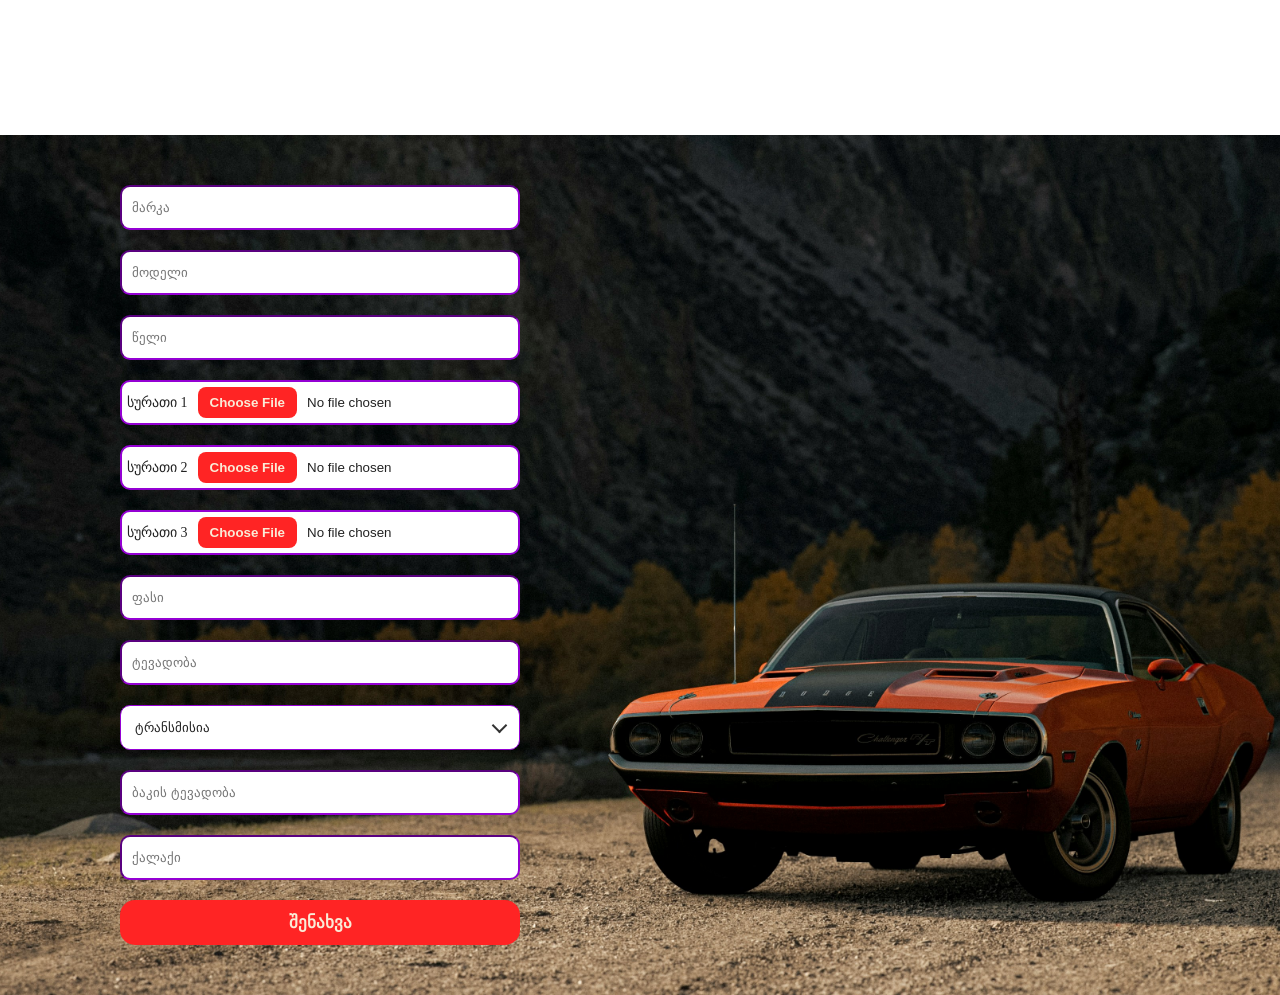
==== commit 7c990f19: "therd" ====
--- a/add.html
+++ b/add.html
@@ -10,7 +10,7 @@
     <header class="reg_header">
         <div class="morent"><a href="index.html">MORENT</a></div>
         <div class="header_icons">
-            <a href="">
+            <a href="./add.html">
                 <svg  fill="antiquewhite" height="20px" width="20px" version="1.1" id="Capa_1" viewBox="0 0 330 330" xml:space="preserve">
                 <g>
                 <path d="M281.672,48.328C250.508,17.163,209.073,0,164.999,0C120.927,0,79.492,17.163,48.328,48.328   c-64.333,64.334-64.333,169.011,0,233.345C79.492,312.837,120.927,330,165,330c44.073,0,85.508-17.163,116.672-48.328   C346.005,217.339,346.005,112.661,281.672,48.328z M260.46,260.46C234.961,285.957,201.06,300,165,300   c-36.06,0-69.961-14.043-95.46-39.54c-52.636-52.637-52.636-138.282,0-190.919C95.039,44.042,128.94,30,164.999,30   c36.06,0,69.961,14.042,95.46,39.54C313.095,122.177,313.095,207.823,260.46,260.46z"/>
@@ -23,7 +23,7 @@
                 <path d="M7.5 19C8.15503 20.7478 9.92246 22 12 22C14.0775 22 15.845 20.7478 16.5 19" stroke="#1C274C" stroke-width="1.5" stroke-linecap="round"/>
                 </svg>
             </a>
-            <a href="">
+            <a href="./user.html">
                 <svg fill="antiquewhite" height="20px" width="20px" version="1.1" id="Capa_1" viewBox="0 0 262.394 262.394" xml:space="preserve">
                 <g>
                 <path d="M245.63,103.39h-9.91c-2.486-9.371-6.197-18.242-10.955-26.432l7.015-7.015c6.546-6.546,6.546-17.159,0-23.705   l-15.621-15.621c-6.546-6.546-17.159-6.546-23.705,0l-7.015,7.015c-8.19-4.758-17.061-8.468-26.432-10.955v-9.914   C159.007,7.505,151.502,0,142.244,0h-22.091c-9.258,0-16.763,7.505-16.763,16.763v9.914c-9.37,2.486-18.242,6.197-26.431,10.954   l-7.016-7.015c-6.546-6.546-17.159-6.546-23.705,0.001L30.618,46.238c-6.546,6.546-6.546,17.159,0,23.705l7.014,7.014   c-4.758,8.19-8.469,17.062-10.955,26.433h-9.914c-9.257,0-16.762,7.505-16.762,16.763v22.09c0,9.258,7.505,16.763,16.762,16.763   h9.914c2.487,9.371,6.198,18.243,10.956,26.433l-7.015,7.015c-6.546,6.546-6.546,17.159,0,23.705l15.621,15.621   c6.546,6.546,17.159,6.546,23.705,0l7.016-7.016c8.189,4.758,17.061,8.469,26.431,10.955v9.913c0,9.258,7.505,16.763,16.763,16.763   h22.091c9.258,0,16.763-7.505,16.763-16.763v-9.913c9.371-2.487,18.242-6.198,26.432-10.956l7.016,7.017   c6.546,6.546,17.159,6.546,23.705,0l15.621-15.621c3.145-3.144,4.91-7.407,4.91-11.853s-1.766-8.709-4.91-11.853l-7.016-7.016   c4.758-8.189,8.468-17.062,10.955-26.432h9.91c9.258,0,16.763-7.505,16.763-16.763v-22.09   C262.393,110.895,254.888,103.39,245.63,103.39z M131.198,191.194c-33.083,0-59.998-26.915-59.998-59.997   c0-33.083,26.915-59.998,59.998-59.998s59.998,26.915,59.998,59.998C191.196,164.279,164.281,191.194,131.198,191.194z"/>
@@ -76,9 +76,9 @@
     </header>
     <div class="header_holder"></div>
     <div class="add">
-        <div class="add_1">
-            <form action="" class="marka">
-                <input list="marks" name="mark" id="mark" placeholder="მარკა">
+        <form class="add_1" id="addCarForm">
+            <div class="marka">
+                <input list="marks" name="brand" id="mark" placeholder="მარკა">
                 <datalist id="marks">
                     <option value="Audi">
                     <option value="BMW">
@@ -91,8 +91,8 @@
                     <option value="Nissan">
                     <option value="Hyundai">
                 </datalist>
-            </form>
-            <form action="" class="model">
+            </div>
+            <div class="model">
                 <input type="text" name="model" id="model" list="models" placeholder="მოდელი">
                 <datalist id="models">
                     <option value="A4">
@@ -106,35 +106,48 @@
                     <option value="Altima">
                     <option value="Elantra">
                 </datalist>
-            </form>
-            <form action="" class="year">
+            </div>
+            <div class="year">
                 <input type="number" name="year" id="year" placeholder="წელი">
-            </form>
-            <form action="" class="image image1">
+            </div>
+            <div class="image image1">
                 <p>სურათი 1</p>
                 <input type="file" name="image1" id="image1" >
-            </form>
-            <form action="" class="image image2">
+            </div>
+            <div class="image image2">
                 <p>სურათი 2</p>
                 <input type="file" name="image2" id="image2" >
-            </form>
-            <form action="" class="image image3">
+            </div>
+            <div class="image image3">
                 <p>სურათი 3</p>
                 <input type="file" name="image3" id="image3" >
-            </form>
-            <form action="" class="price">
+            </div>
+            <div class="price">
                 <input type="number" name="price" id="price" placeholder="ფასი">
-            </form>
-            <form action="" class="capacity">
+            </div>
+            <div class="capacity">
                 <input type="number" name="capacity" id="capacity" placeholder="ტევადობა">
-            </form>
-            <form action="" class="transmission">
-                <input type="text" name="transmission" id="transmission" placeholder="ტრანსმისია">
-            </form>
-            <form action="" class="fuel">
-                <input type="number" name="fuel" id="fuel" placeholder="ბაკის ტევადობა">
-            </form>
-            <form action="" class="city">
+            </div>
+            <div class="transmission">
+                <select name="transmission" id="transmission" class="native-select-hidden">
+                    <option value="" selected disabled>ტრანსმისია</option>
+                    <option value="ავტომატური">ავტომატური</option>
+                    <option value="მექანიკური">მექანიკური</option>
+                </select>
+                <div class="custom-select" data-select-id="transmission">
+                    <button type="button" class="custom-select-button" aria-haspopup="listbox" aria-expanded="false">
+                        ტრანსმისია
+                    </button>
+                    <ul class="custom-select-options" role="listbox" aria-label="Transmission options">
+                        <li data-value="ავტომატური" role="option" aria-selected="false" tabindex="0">ავტომატური</li>
+                        <li data-value="მექანიკური" role="option" aria-selected="false" tabindex="0">მექანიკური</li>
+                    </ul>
+                </div>
+            </div>
+            <div class="fuel">
+                <input type="number" name="fuelCapacity" id="fuel" placeholder="ბაკის ტევადობა">
+            </div>
+            <div class="city">
                 <input type="text" name="city" id="city" list="cities" placeholder="ქალაქი">
                 <datalist id="cities">
                     <option value="თბილისი">
@@ -143,9 +156,9 @@
                     <option value="რუსთავი">
                     <option value="გორი">
                 </datalist>
-            </form>
-            <button class="save"><a href="">შენახვა</a></button>
-        </div>
+            </div>
+            <button type="submit" class="save" id="saveBtn">შენახვა</button>
+        </form>
         <div class="add_2"></div>
     </div>
 
--- a/index.css
+++ b/index.css
@@ -20,27 +20,11 @@
 }
 header .head_user {
   display: flex;
-  gap: 20px;
-}
-header .header_icons {
-  display: flex;
-  align-items: center;
-  gap: 30px;
-}
-header .header_icons a {
-  text-decoration: none;
-  color: inherit;
-}
-header .morent {
-  font-size: 50px;
-  font-weight: bold;
-  color: antiquewhite;
-}
-header .morent a {
-  color: inherit;
-  text-decoration: none;
-}
-header .regi {
+  justify-content: center;
+  align-items: center;
+  gap: 15px;
+}
+header .head_user a {
   width: 135px;
   height: 45px;
   display: flex;
@@ -58,17 +42,68 @@
   transition: background-color 0.35s cubic-bezier(0.22, 1, 0.36, 1), color 0.35s cubic-bezier(0.22, 1, 0.36, 1);
   transition: background-color 0.35s cubic-bezier(0.22, 1, 0.36, 1), color 0.35s cubic-bezier(0.22, 1, 0.36, 1);
 }
-header .regi:hover {
+header .head_user a:hover {
   background-color: rgb(52, 166, 32);
   color: white;
 }
-header .regi:focus-visible {
+header .head_user a:focus-visible {
+  background-color: rgb(52, 166, 32);
+  color: white;
+}
+header .header_icons {
+  display: flex;
+  align-items: center;
+  gap: 30px;
+}
+header .header_icons a {
+  text-decoration: none;
+  color: inherit;
+}
+header .morent {
+  font-size: 50px;
+  font-weight: bold;
+  color: antiquewhite;
+}
+header .morent a {
+  color: inherit;
+  text-decoration: none;
+}
+header .register_in_login {
+  width: 135px;
+  height: 45px;
+  background-color: rgb(255, 36, 36);
+  border: none;
+  border-radius: 15px;
+}
+header .register_in_login a {
+  width: 135px;
+  height: 45px;
+  display: flex;
+  justify-content: center;
+  align-items: center;
+  text-decoration: none;
+  color: inherit;
+  background-color: rgb(255, 36, 36);
+  border: none;
+  border-radius: 15px;
+  font-size: 17px;
+  font-weight: bold;
+  cursor: pointer;
+  color: antiquewhite;
+  transition: background-color 0.35s cubic-bezier(0.22, 1, 0.36, 1), color 0.35s cubic-bezier(0.22, 1, 0.36, 1);
+  transition: background-color 0.35s cubic-bezier(0.22, 1, 0.36, 1), color 0.35s cubic-bezier(0.22, 1, 0.36, 1);
+}
+header .register_in_login a:hover {
+  background-color: rgb(52, 166, 32);
+  color: white;
+}
+header .register_in_login a:focus-visible {
   background-color: rgb(52, 166, 32);
   color: white;
 }
 
 .reg_header {
-  display: flex;
+  display: none;
   width: 100%;
   height: 15vh;
   justify-content: space-between;
@@ -288,7 +323,96 @@
   justify-self: center;
 }
 
-.popular_main, .random_main {
+.filterforflex {
+  display: flex;
+  flex-direction: column;
+  gap: 20px;
+  margin-bottom: 20px;
+  justify-content: center;
+}
+.filterforflex .filter_pagination {
+  display: flex;
+  justify-content: center;
+  align-items: center;
+  gap: 20px;
+}
+.filterforflex .filter_pagination button {
+  width: 60px;
+  height: 60px;
+  background-color: rgb(255, 36, 36);
+  border: none;
+  border-radius: 50%;
+  font-size: 15px;
+  font-weight: bold;
+  cursor: pointer;
+  color: antiquewhite;
+  transition: background-color 0.35s cubic-bezier(0.22, 1, 0.36, 1), color 0.35s cubic-bezier(0.22, 1, 0.36, 1);
+}
+.filterforflex .filter_pagination button:hover {
+  background-color: rgb(52, 166, 32);
+  color: white;
+}
+.filterforflex .filter_pagination button:focus-visible {
+  background-color: rgb(52, 166, 32);
+  color: white;
+}
+.filterforflex .filter_pagination button.active {
+  background-color: rgb(59, 131, 109);
+  color: white;
+}
+.filterforflex .filter_pagination button:disabled {
+  opacity: 0.35;
+  cursor: default;
+}
+.filterforflex .filter_pagination #filterPageIndicator {
+  font-size: 18px;
+  font-weight: bold;
+  border: 1px solid rgb(55, 52, 52);
+  width: 60px;
+  height: 60px;
+  border-radius: 50%;
+  display: flex;
+  justify-content: center;
+  align-items: center;
+}
+
+.main_pagination {
+  display: flex;
+  justify-content: center;
+  align-items: center;
+  gap: 20px;
+  margin-bottom: 20px;
+}
+.main_pagination .main_page_btn {
+  width: 60px;
+  height: 60px;
+  background-color: rgb(255, 36, 36);
+  border: none;
+  border-radius: 50%;
+  font-size: 15px;
+  font-weight: bold;
+  cursor: pointer;
+  color: antiquewhite;
+  transition: background-color 0.35s cubic-bezier(0.22, 1, 0.36, 1), color 0.35s cubic-bezier(0.22, 1, 0.36, 1);
+}
+.main_pagination .main_page_btn:hover {
+  background-color: rgb(52, 166, 32);
+  color: white;
+}
+.main_pagination .main_page_btn:focus-visible {
+  background-color: rgb(52, 166, 32);
+  color: white;
+}
+.main_pagination .main_page_btn.active {
+  background-color: rgb(59, 131, 109);
+  color: white;
+}
+.main_pagination .main_page_btn:disabled {
+  opacity: 0.35;
+  cursor: default;
+}
+
+.popular_main, .random_main, .usercars, .filterd_cars {
   display: grid;
   grid-template-columns: repeat(4, minmax(200px, 1fr));
   gap: 20px;
@@ -296,14 +420,14 @@
   padding-right: 5%;
   margin-bottom: 7vh;
 }
-.popular_main .popular, .random_main .popular {
+.popular_main .popular, .random_main .popular, .usercars .popular, .filterd_cars .popular {
   background-color: rgb(241, 241, 241);
   border: 1px solid rgb(55, 52, 52);
   border-radius: 10px;
   overflow: hidden;
   height: 400px;
 }
-.popular_main .popular .cars, .random_main .popular .cars {
+.popular_main .popular .cars, .random_main .popular .cars, .usercars .popular .cars, .filterd_cars .popular .cars {
   width: 100%;
   height: 100%;
   align-self: center;
@@ -312,31 +436,35 @@
   align-items: center;
   padding: 10px;
 }
-.popular_main .popular .cars .cars_main, .random_main .popular .cars .cars_main {
+.popular_main .popular .cars .cars_main, .random_main .popular .cars .cars_main, .usercars .popular .cars .cars_main, .filterd_cars .popular .cars .cars_main {
   width: 100%;
   height: 100%;
   display: flex;
   flex-direction: column;
 }
-.popular_main .popular .cars .cars_main .cars_1, .random_main .popular .cars .cars_main .cars_1 {
+.popular_main .popular .cars .cars_main .cars_1, .random_main .popular .cars .cars_main .cars_1, .usercars .popular .cars .cars_main .cars_1, .filterd_cars .popular .cars .cars_main .cars_1 {
   height: 15%;
   display: flex;
   justify-content: space-between;
 }
-.popular_main .popular .cars .cars_main .cars_1 .cars_1_1, .random_main .popular .cars .cars_main .cars_1 .cars_1_1 {
+.popular_main .popular .cars .cars_main .cars_1 .cars_1_1, .random_main .popular .cars .cars_main .cars_1 .cars_1_1, .usercars .popular .cars .cars_main .cars_1 .cars_1_1, .filterd_cars .popular .cars .cars_main .cars_1 .cars_1_1 {
   height: 100%;
   width: auto;
 }
-.popular_main .popular .cars .cars_main .cars_2, .random_main .popular .cars .cars_main .cars_2 {
+.popular_main .popular .cars .cars_main .cars_1 .fa-solid, .random_main .popular .cars .cars_main .cars_1 .fa-solid, .usercars .popular .cars .cars_main .cars_1 .fa-solid, .filterd_cars .popular .cars .cars_main .cars_1 .fa-solid {
+  cursor: pointer;
+  color: rgb(105, 105, 105);
+}
+.popular_main .popular .cars .cars_main .cars_2, .random_main .popular .cars .cars_main .cars_2, .usercars .popular .cars .cars_main .cars_2, .filterd_cars .popular .cars .cars_main .cars_2 {
   height: 58%;
   width: 100%;
 }
-.popular_main .popular .cars .cars_main .cars_2 .detals_1, .random_main .popular .cars .cars_main .cars_2 .detals_1 {
-  width: 100%;
-  height: 100%;
-  border-radius: 15px;
-}
-.popular_main .popular .cars .cars_main .cars_2 .detals_1 .carusel1, .random_main .popular .cars .cars_main .cars_2 .detals_1 .carusel1 {
+.popular_main .popular .cars .cars_main .cars_2 .detals_1, .random_main .popular .cars .cars_main .cars_2 .detals_1, .usercars .popular .cars .cars_main .cars_2 .detals_1, .filterd_cars .popular .cars .cars_main .cars_2 .detals_1 {
+  width: 100%;
+  height: 100%;
+  border-radius: 15px;
+}
+.popular_main .popular .cars .cars_main .cars_2 .detals_1 .carusel1, .random_main .popular .cars .cars_main .cars_2 .detals_1 .carusel1, .usercars .popular .cars .cars_main .cars_2 .detals_1 .carusel1, .filterd_cars .popular .cars .cars_main .cars_2 .detals_1 .carusel1 {
   width: 100%;
   height: 100%;
   display: flex;
@@ -345,7 +473,7 @@
   position: relative;
   border-radius: 15px;
 }
-.popular_main .popular .cars .cars_main .cars_2 .detals_1 .carusel1 .b21, .random_main .popular .cars .cars_main .cars_2 .detals_1 .carusel1 .b21 {
+.popular_main .popular .cars .cars_main .cars_2 .detals_1 .carusel1 .b21, .random_main .popular .cars .cars_main .cars_2 .detals_1 .carusel1 .b21, .usercars .popular .cars .cars_main .cars_2 .detals_1 .carusel1 .b21, .filterd_cars .popular .cars .cars_main .cars_2 .detals_1 .carusel1 .b21 {
   width: 40px;
   height: 40px;
   background-color: rgba(0, 0, 0, 0.4);
@@ -361,10 +489,10 @@
   justify-content: center;
   align-items: center;
 }
-.popular_main .popular .cars .cars_main .cars_2 .detals_1 .carusel1 .b21:hover, .random_main .popular .cars .cars_main .cars_2 .detals_1 .carusel1 .b21:hover {
+.popular_main .popular .cars .cars_main .cars_2 .detals_1 .carusel1 .b21:hover, .random_main .popular .cars .cars_main .cars_2 .detals_1 .carusel1 .b21:hover, .usercars .popular .cars .cars_main .cars_2 .detals_1 .carusel1 .b21:hover, .filterd_cars .popular .cars .cars_main .cars_2 .detals_1 .carusel1 .b21:hover {
   border: 1px solid rgb(255, 36, 36);
 }
-.popular_main .popular .cars .cars_main .cars_2 .detals_1 .carusel1 .b11, .random_main .popular .cars .cars_main .cars_2 .detals_1 .carusel1 .b11 {
+.popular_main .popular .cars .cars_main .cars_2 .detals_1 .carusel1 .b11, .random_main .popular .cars .cars_main .cars_2 .detals_1 .carusel1 .b11, .usercars .popular .cars .cars_main .cars_2 .detals_1 .carusel1 .b11, .filterd_cars .popular .cars .cars_main .cars_2 .detals_1 .carusel1 .b11 {
   width: 40px;
   height: 40px;
   background-color: rgba(0, 0, 0, 0.4);
@@ -380,50 +508,60 @@
   justify-content: center;
   align-items: center;
 }
-.popular_main .popular .cars .cars_main .cars_2 .detals_1 .carusel1 .b11:hover, .random_main .popular .cars .cars_main .cars_2 .detals_1 .carusel1 .b11:hover {
+.popular_main .popular .cars .cars_main .cars_2 .detals_1 .carusel1 .b11:hover, .random_main .popular .cars .cars_main .cars_2 .detals_1 .carusel1 .b11:hover, .usercars .popular .cars .cars_main .cars_2 .detals_1 .carusel1 .b11:hover, .filterd_cars .popular .cars .cars_main .cars_2 .detals_1 .carusel1 .b11:hover {
   border: 1px solid rgb(255, 36, 36);
 }
-.popular_main .popular .cars .cars_main .cars_2 .detals_1 .carusel1 .main1, .random_main .popular .cars .cars_main .cars_2 .detals_1 .carusel1 .main1 {
-  width: 100%;
-  height: 100%;
-}
-.popular_main .popular .cars .cars_main .cars_2 .detals_1 .carusel1 .main1 .car1, .random_main .popular .cars .cars_main .cars_2 .detals_1 .carusel1 .main1 .car1 {
+.popular_main .popular .cars .cars_main .cars_2 .detals_1 .carusel1 .main1, .random_main .popular .cars .cars_main .cars_2 .detals_1 .carusel1 .main1, .usercars .popular .cars .cars_main .cars_2 .detals_1 .carusel1 .main1, .filterd_cars .popular .cars .cars_main .cars_2 .detals_1 .carusel1 .main1 {
+  width: 100%;
+  height: 100%;
+}
+.popular_main .popular .cars .cars_main .cars_2 .detals_1 .carusel1 .main1 .car1, .random_main .popular .cars .cars_main .cars_2 .detals_1 .carusel1 .main1 .car1, .usercars .popular .cars .cars_main .cars_2 .detals_1 .carusel1 .main1 .car1, .filterd_cars .popular .cars .cars_main .cars_2 .detals_1 .carusel1 .main1 .car1 {
+  display: block;
   width: 100%;
   height: 100%;
   -o-object-fit: cover;
      object-fit: cover;
-  background-image: url(./images/alexandros-athanasopoulos-GUFR1WsgCQQ-unsplash.jpg);
-  background-position: center;
-  background-repeat: no-repeat;
-  background-size: cover;
   border-radius: 15px;
   border: 1px solid rgb(55, 52, 52);
 }
-.popular_main .popular .cars .cars_main .cars_2 .detals_1 .carusel1 .main1 .car2, .random_main .popular .cars .cars_main .cars_2 .detals_1 .carusel1 .main1 .car2 {
+.popular_main .popular .cars .cars_main .cars_2 .detals_1 .carusel1 .main1 .car1 img, .random_main .popular .cars .cars_main .cars_2 .detals_1 .carusel1 .main1 .car1 img, .usercars .popular .cars .cars_main .cars_2 .detals_1 .carusel1 .main1 .car1 img, .filterd_cars .popular .cars .cars_main .cars_2 .detals_1 .carusel1 .main1 .car1 img {
   width: 100%;
   height: 100%;
   -o-object-fit: cover;
      object-fit: cover;
-  background-image: url(./images/bmw_csl_3_0_8k-HD.jpg);
-  background-position: center;
-  background-repeat: no-repeat;
-  background-size: cover;
-  border-radius: 15px;
-  border: 1px solid rgb(55, 52, 52);
-}
-.popular_main .popular .cars .cars_main .cars_2 .detals_1 .carusel1 .main1 .car3, .random_main .popular .cars .cars_main .cars_2 .detals_1 .carusel1 .main1 .car3 {
+  border-radius: 15px;
+}
+.popular_main .popular .cars .cars_main .cars_2 .detals_1 .carusel1 .main1 .car2, .random_main .popular .cars .cars_main .cars_2 .detals_1 .carusel1 .main1 .car2, .usercars .popular .cars .cars_main .cars_2 .detals_1 .carusel1 .main1 .car2, .filterd_cars .popular .cars .cars_main .cars_2 .detals_1 .carusel1 .main1 .car2 {
+  display: none;
   width: 100%;
   height: 100%;
   -o-object-fit: cover;
      object-fit: cover;
-  background-image: url(./images/rolls-royce-phantom-series-ii-black-cars-black-background-3840x2160-8124.jpg);
-  background-position: center;
-  background-repeat: no-repeat;
-  background-size: cover;
   border-radius: 15px;
   border: 1px solid rgb(55, 52, 52);
 }
-.popular_main .popular .cars .cars_main .cars_2 .detals_1 .carusel1 .dots, .random_main .popular .cars .cars_main .cars_2 .detals_1 .carusel1 .dots {
+.popular_main .popular .cars .cars_main .cars_2 .detals_1 .carusel1 .main1 .car2 img, .random_main .popular .cars .cars_main .cars_2 .detals_1 .carusel1 .main1 .car2 img, .usercars .popular .cars .cars_main .cars_2 .detals_1 .carusel1 .main1 .car2 img, .filterd_cars .popular .cars .cars_main .cars_2 .detals_1 .carusel1 .main1 .car2 img {
+  width: 100%;
+  height: 100%;
+  -o-object-fit: cover;
+     object-fit: cover;
+  border-radius: 15px;
+}
+.popular_main .popular .cars .cars_main .cars_2 .detals_1 .carusel1 .main1 .car3, .random_main .popular .cars .cars_main .cars_2 .detals_1 .carusel1 .main1 .car3, .usercars .popular .cars .cars_main .cars_2 .detals_1 .carusel1 .main1 .car3, .filterd_cars .popular .cars .cars_main .cars_2 .detals_1 .carusel1 .main1 .car3 {
+  display: none;
+  width: 100%;
+  height: 100%;
+  border-radius: 15px;
+  border: 1px solid rgb(55, 52, 52);
+}
+.popular_main .popular .cars .cars_main .cars_2 .detals_1 .carusel1 .main1 .car3 img, .random_main .popular .cars .cars_main .cars_2 .detals_1 .carusel1 .main1 .car3 img, .usercars .popular .cars .cars_main .cars_2 .detals_1 .carusel1 .main1 .car3 img, .filterd_cars .popular .cars .cars_main .cars_2 .detals_1 .carusel1 .main1 .car3 img {
+  width: 100%;
+  height: 100%;
+  -o-object-fit: cover;
+     object-fit: cover;
+  border-radius: 15px;
+}
+.popular_main .popular .cars .cars_main .cars_2 .detals_1 .carusel1 .dots, .random_main .popular .cars .cars_main .cars_2 .detals_1 .carusel1 .dots, .usercars .popular .cars .cars_main .cars_2 .detals_1 .carusel1 .dots, .filterd_cars .popular .cars .cars_main .cars_2 .detals_1 .carusel1 .dots {
   position: absolute;
   bottom: 10px;
   left: 50%;
@@ -431,52 +569,58 @@
   display: flex;
   gap: 10px;
 }
-.popular_main .popular .cars .cars_main .cars_2 .detals_1 .carusel1 .dots div, .random_main .popular .cars .cars_main .cars_2 .detals_1 .carusel1 .dots div {
+.popular_main .popular .cars .cars_main .cars_2 .detals_1 .carusel1 .dots div, .random_main .popular .cars .cars_main .cars_2 .detals_1 .carusel1 .dots div, .usercars .popular .cars .cars_main .cars_2 .detals_1 .carusel1 .dots div, .filterd_cars .popular .cars .cars_main .cars_2 .detals_1 .carusel1 .dots div {
   width: 10px;
   height: 10px;
   background-color: white;
   border-radius: 50%;
   opacity: 0.5;
 }
-.popular_main .popular .cars .cars_main .cars_2 .detals_1 .carusel1 .dots .active, .random_main .popular .cars .cars_main .cars_2 .detals_1 .carusel1 .dots .active {
+.popular_main .popular .cars .cars_main .cars_2 .detals_1 .carusel1 .dots .active, .random_main .popular .cars .cars_main .cars_2 .detals_1 .carusel1 .dots .active, .usercars .popular .cars .cars_main .cars_2 .detals_1 .carusel1 .dots .active, .filterd_cars .popular .cars .cars_main .cars_2 .detals_1 .carusel1 .dots .active {
   opacity: 1;
 }
-.popular_main .popular .cars .cars_main .cars_3, .random_main .popular .cars .cars_main .cars_3 {
+.popular_main .popular .cars .cars_main .cars_3, .random_main .popular .cars .cars_main .cars_3, .usercars .popular .cars .cars_main .cars_3, .filterd_cars .popular .cars .cars_main .cars_3 {
   height: 16%;
   display: flex;
   justify-content: space-between;
   align-items: center;
 }
-.popular_main .popular .cars .cars_main .cars_3 .cars_3_1, .random_main .popular .cars .cars_main .cars_3 .cars_3_1 {
+.popular_main .popular .cars .cars_main .cars_3 .cars_3_1, .random_main .popular .cars .cars_main .cars_3 .cars_3_1, .usercars .popular .cars .cars_main .cars_3 .cars_3_1, .filterd_cars .popular .cars .cars_main .cars_3 .cars_3_1 {
   display: flex;
   justify-content: center;
   align-items: center;
   gap: 5px;
 }
-.popular_main .popular .cars .cars_main .cars_3 .cars_3_2, .random_main .popular .cars .cars_main .cars_3 .cars_3_2 {
+.popular_main .popular .cars .cars_main .cars_3 .cars_3_2, .random_main .popular .cars .cars_main .cars_3 .cars_3_2, .usercars .popular .cars .cars_main .cars_3 .cars_3_2, .filterd_cars .popular .cars .cars_main .cars_3 .cars_3_2 {
   display: flex;
   justify-content: center;
   align-items: center;
   gap: 5px;
 }
-.popular_main .popular .cars .cars_main .cars_3 .cars_3_2 svg, .random_main .popular .cars .cars_main .cars_3 .cars_3_2 svg {
+.popular_main .popular .cars .cars_main .cars_3 .cars_3_2 svg, .random_main .popular .cars .cars_main .cars_3 .cars_3_2 svg, .usercars .popular .cars .cars_main .cars_3 .cars_3_2 svg, .filterd_cars .popular .cars .cars_main .cars_3 .cars_3_2 svg {
   width: 20px;
   height: 20px;
   cursor: pointer;
 }
-.popular_main .popular .cars .cars_main .cars_3 .cars_3_3, .random_main .popular .cars .cars_main .cars_3 .cars_3_3 {
+.popular_main .popular .cars .cars_main .cars_3 .cars_3_3, .random_main .popular .cars .cars_main .cars_3 .cars_3_3, .usercars .popular .cars .cars_main .cars_3 .cars_3_3, .filterd_cars .popular .cars .cars_main .cars_3 .cars_3_3 {
   display: flex;
   justify-content: center;
   align-items: center;
   gap: 5px;
 }
-.popular_main .popular .cars .cars_main .cars_4, .random_main .popular .cars .cars_main .cars_4 {
+.popular_main .popular .cars .cars_main .cars_4, .random_main .popular .cars .cars_main .cars_4, .usercars .popular .cars .cars_main .cars_4, .filterd_cars .popular .cars .cars_main .cars_4 {
   height: 11%;
   display: flex;
   justify-content: space-between;
   align-items: center;
 }
-.popular_main .popular .cars .cars_main .cars_4 a, .random_main .popular .cars .cars_main .cars_4 a {
+.popular_main .popular .cars .cars_main .cars_4 .details-button, .random_main .popular .cars .cars_main .cars_4 .details-button, .usercars .popular .cars .cars_main .cars_4 .details-button, .filterd_cars .popular .cars .cars_main .cars_4 .details-button {
+  width: 100px;
+  height: 100%;
+  border: none;
+  border-radius: 10px;
+}
+.popular_main .popular .cars .cars_main .cars_4 .details-button a, .random_main .popular .cars .cars_main .cars_4 .details-button a, .usercars .popular .cars .cars_main .cars_4 .details-button a, .filterd_cars .popular .cars .cars_main .cars_4 .details-button a {
   background-color: rgb(255, 36, 36);
   height: 100%;
   display: flex;
@@ -486,6 +630,15 @@
   text-decoration: none;
   color: antiquewhite;
   border-radius: 10px;
+  transition: background-color 0.35s cubic-bezier(0.22, 1, 0.36, 1), color 0.35s cubic-bezier(0.22, 1, 0.36, 1);
+}
+.popular_main .popular .cars .cars_main .cars_4 .details-button a:hover, .random_main .popular .cars .cars_main .cars_4 .details-button a:hover, .usercars .popular .cars .cars_main .cars_4 .details-button a:hover, .filterd_cars .popular .cars .cars_main .cars_4 .details-button a:hover {
+  background-color: rgb(52, 166, 32);
+  color: white;
+}
+.popular_main .popular .cars .cars_main .cars_4 .details-button a:focus-visible, .random_main .popular .cars .cars_main .cars_4 .details-button a:focus-visible, .usercars .popular .cars .cars_main .cars_4 .details-button a:focus-visible, .filterd_cars .popular .cars .cars_main .cars_4 .details-button a:focus-visible {
+  background-color: rgb(52, 166, 32);
+  color: white;
 }
 
 .reg_main {
@@ -745,97 +898,108 @@
   width: 100%;
   height: auto;
   gap: 20px;
-  background-color: rgb(255, 241, 222);
 }
 .main_user .user_1 {
   align-self: flex-start;
   display: flex;
+  margin: 40px;
+  gap: 10px;
+}
+.main_user .user_1 .user_1_info {
+  display: flex;
+  flex-direction: column;
+  justify-content: center;
+}
+.main_user .user_1 .user_1_info p {
+  font-size: 30px;
 }
 .main_user .user_2 {
   display: flex;
   align-self: center;
 }
 .main_user .user_2 p {
-  font-size: 20px;
+  font-size: 30px;
   position: relative;
+  padding: 20px;
 }
 .main_user .user_3 {
   display: flex;
   align-self: center;
+  padding: 20px;
 }
 .main_user .user_3 p {
-  font-size: 20px;
+  font-size: 30px;
 }
 .main_user .user_4 {
   display: flex;
   align-self: center;
+  padding: 20px;
 }
 .main_user .user_4 p {
-  font-size: 20px;
-}
-
-.detals {
+  font-size: 30px;
+}
+.main_user .likedcars {
   display: grid;
-  grid-template-columns: 1fr 1fr;
-  width: 100%;
-  height: 85vh;
-  background-color: rgb(25, 25, 25);
-  justify-content: center;
-  align-items: center;
-  padding: 40PX 20%;
-  gap: 30px;
-  color: antiquewhite;
-}
-.detals .detals_1 {
-  width: 100%;
-  height: 100%;
-  border-radius: 15px;
-}
-.detals .detals_1 .carusel {
-  width: 100%;
-  height: 80%;
+  grid-template-columns: repeat(4, minmax(200px, 1fr));
+  gap: 20px;
+  padding-left: 5%;
+  padding-right: 5%;
+  margin-bottom: 7vh;
+}
+.main_user .likedcars .popular {
+  background-color: rgb(241, 241, 241);
+  border: 1px solid rgb(55, 52, 52);
+  border-radius: 10px;
+  overflow: hidden;
+  height: 400px;
+}
+.main_user .likedcars .popular .cars {
+  width: 100%;
+  height: 100%;
+  align-self: center;
+  display: flex;
+  justify-content: center;
+  align-items: center;
+  padding: 10px;
+}
+.main_user .likedcars .popular .cars .cars_main {
+  width: 100%;
+  height: 100%;
+  display: flex;
+  flex-direction: column;
+}
+.main_user .likedcars .popular .cars .cars_main .cars_1 {
+  height: 15%;
+  display: flex;
+  justify-content: space-between;
+}
+.main_user .likedcars .popular .cars .cars_main .cars_1 .cars_1_1 {
+  height: 100%;
+  width: auto;
+}
+.main_user .likedcars .popular .cars .cars_main .cars_1 .fa-solid {
+  cursor: pointer;
+  color: rgb(105, 105, 105);
+}
+.main_user .likedcars .popular .cars .cars_main .cars_2 {
+  height: 58%;
+  width: 100%;
+}
+.main_user .likedcars .popular .cars .cars_main .cars_2 .detals_1 {
+  width: 100%;
+  height: 100%;
+  border-radius: 15px;
+}
+.main_user .likedcars .popular .cars .cars_main .cars_2 .detals_1 .carusel1 {
+  width: 100%;
+  height: 100%;
   display: flex;
   justify-content: center;
   align-items: center;
   position: relative;
   border-radius: 15px;
 }
-.detals .detals_1 .carusel .allpic {
-  width: 200px;
-  height: 50px;
-  position: absolute;
-  top: 100%;
-  display: grid;
-  grid-template-columns: repeat(3, 1fr);
-}
-.detals .detals_1 .carusel .allpic button {
-  width: 100%;
-  height: 100%;
-  border: none;
-  background-color: transparent;
-  cursor: pointer;
-}
-.detals .detals_1 .carusel .allpic button .img {
-  width: 100%;
-  height: 100%;
-  -o-object-fit: cover;
-     object-fit: cover;
-  background-position: center;
-  background-repeat: no-repeat;
-  background-size: cover;
-  border-radius: 10px;
-  border: 1px solid rgb(55, 52, 52);
-}
-.detals .detals_1 .carusel .allpic button .img1 {
-  background-image: url(./images/alexandros-athanasopoulos-GUFR1WsgCQQ-unsplash.jpg);
-}
-.detals .detals_1 .carusel .allpic button .img2 {
-  background-image: url(./images/bmw_csl_3_0_8k-HD.jpg);
-}
-.detals .detals_1 .carusel .allpic button .img3 {
-  background-image: url(./images/rolls-royce-phantom-series-ii-black-cars-black-background-3840x2160-8124.jpg);
-}
-.detals .detals_1 .carusel .b2 {
+.main_user .likedcars .popular .cars .cars_main .cars_2 .detals_1 .carusel1 .b21 {
   width: 40px;
   height: 40px;
   background-color: rgba(0, 0, 0, 0.4);
@@ -851,10 +1015,10 @@
   justify-content: center;
   align-items: center;
 }
-.detals .detals_1 .carusel .b2:hover {
+.main_user .likedcars .popular .cars .cars_main .cars_2 .detals_1 .carusel1 .b21:hover {
   border: 1px solid rgb(255, 36, 36);
 }
-.detals .detals_1 .carusel .b1 {
+.main_user .likedcars .popular .cars .cars_main .cars_2 .detals_1 .carusel1 .b11 {
   width: 40px;
   height: 40px;
   background-color: rgba(0, 0, 0, 0.4);
@@ -870,200 +1034,879 @@
   justify-content: center;
   align-items: center;
 }
-.detals .detals_1 .carusel .b1:hover {
+.main_user .likedcars .popular .cars .cars_main .cars_2 .detals_1 .carusel1 .b11:hover {
   border: 1px solid rgb(255, 36, 36);
 }
-.detals .detals_1 .carusel .main {
-  width: 100%;
-  height: 100%;
-}
-.detals .detals_1 .carusel .main .car1 {
+.main_user .likedcars .popular .cars .cars_main .cars_2 .detals_1 .carusel1 .main1 {
+  width: 100%;
+  height: 100%;
+}
+.main_user .likedcars .popular .cars .cars_main .cars_2 .detals_1 .carusel1 .main1 .car1 {
+  display: block;
   width: 100%;
   height: 100%;
   -o-object-fit: cover;
      object-fit: cover;
-  background-image: url(./images/alexandros-athanasopoulos-GUFR1WsgCQQ-unsplash.jpg);
+  border-radius: 15px;
+  border: 1px solid rgb(55, 52, 52);
+}
+.main_user .likedcars .popular .cars .cars_main .cars_2 .detals_1 .carusel1 .main1 .car1 img {
+  width: 100%;
+  height: 100%;
+  -o-object-fit: cover;
+     object-fit: cover;
+  border-radius: 15px;
+}
+.main_user .likedcars .popular .cars .cars_main .cars_2 .detals_1 .carusel1 .main1 .car2 {
+  display: none;
+  width: 100%;
+  height: 100%;
+  -o-object-fit: cover;
+     object-fit: cover;
+  border-radius: 15px;
+  border: 1px solid rgb(55, 52, 52);
+}
+.main_user .likedcars .popular .cars .cars_main .cars_2 .detals_1 .carusel1 .main1 .car2 img {
+  width: 100%;
+  height: 100%;
+  -o-object-fit: cover;
+     object-fit: cover;
+  border-radius: 15px;
+}
+.main_user .likedcars .popular .cars .cars_main .cars_2 .detals_1 .carusel1 .main1 .car3 {
+  display: none;
+  width: 100%;
+  height: 100%;
+  border-radius: 15px;
+  border: 1px solid rgb(55, 52, 52);
+}
+.main_user .likedcars .popular .cars .cars_main .cars_2 .detals_1 .carusel1 .main1 .car3 img {
+  width: 100%;
+  height: 100%;
+  -o-object-fit: cover;
+     object-fit: cover;
+  border-radius: 15px;
+}
+.main_user .likedcars .popular .cars .cars_main .cars_2 .detals_1 .carusel1 .dots {
+  position: absolute;
+  bottom: 10px;
+  left: 50%;
+  transform: translateX(-50%);
+  display: flex;
+  gap: 10px;
+}
+.main_user .likedcars .popular .cars .cars_main .cars_2 .detals_1 .carusel1 .dots div {
+  width: 10px;
+  height: 10px;
+  background-color: white;
+  border-radius: 50%;
+  opacity: 0.5;
+}
+.main_user .likedcars .popular .cars .cars_main .cars_2 .detals_1 .carusel1 .dots .active {
+  opacity: 1;
+}
+.main_user .likedcars .popular .cars .cars_main .cars_3 {
+  height: 16%;
+  display: flex;
+  justify-content: space-between;
+  align-items: center;
+}
+.main_user .likedcars .popular .cars .cars_main .cars_3 .cars_3_1 {
+  display: flex;
+  justify-content: center;
+  align-items: center;
+  gap: 5px;
+}
+.main_user .likedcars .popular .cars .cars_main .cars_3 .cars_3_2 {
+  display: flex;
+  justify-content: center;
+  align-items: center;
+  gap: 5px;
+}
+.main_user .likedcars .popular .cars .cars_main .cars_3 .cars_3_2 svg {
+  width: 20px;
+  height: 20px;
+  cursor: pointer;
+}
+.main_user .likedcars .popular .cars .cars_main .cars_3 .cars_3_3 {
+  display: flex;
+  justify-content: center;
+  align-items: center;
+  gap: 5px;
+}
+.main_user .likedcars .popular .cars .cars_main .cars_4 {
+  height: 11%;
+  display: flex;
+  justify-content: space-between;
+  align-items: center;
+}
+.main_user .likedcars .popular .cars .cars_main .cars_4 .details-button {
+  width: 100px;
+  height: 100%;
+  border: none;
+  border-radius: 10px;
+}
+.main_user .likedcars .popular .cars .cars_main .cars_4 .details-button a {
+  background-color: rgb(255, 36, 36);
+  height: 100%;
+  display: flex;
+  justify-content: center;
+  align-items: center;
+  width: 100px;
+  text-decoration: none;
+  color: antiquewhite;
+  border-radius: 10px;
+  transition: background-color 0.35s cubic-bezier(0.22, 1, 0.36, 1), color 0.35s cubic-bezier(0.22, 1, 0.36, 1);
+}
+.main_user .likedcars .popular .cars .cars_main .cars_4 .details-button a:hover {
+  background-color: rgb(52, 166, 32);
+  color: white;
+}
+.main_user .likedcars .popular .cars .cars_main .cars_4 .details-button a:focus-visible {
+  background-color: rgb(52, 166, 32);
+  color: white;
+}
+.main_user .rented {
+  display: grid;
+  grid-template-columns: repeat(4, minmax(200px, 1fr));
+  gap: 20px;
+  padding-left: 5%;
+  padding-right: 5%;
+  margin-bottom: 7vh;
+}
+.main_user .rented .rented1 {
+  background-color: rgb(241, 241, 241);
+  border: 1px solid rgb(55, 52, 52);
+  border-radius: 10px;
+  overflow: hidden;
+  height: auto;
+  padding: 15px;
+  display: flex;
+  flex-direction: column;
+  gap: 10px;
+}
+.main_user .rented .rented1 .rentedcar1 {
+  display: flex;
+  align-items: flex-end;
+  border: none;
+  gap: 10px;
+}
+.main_user .rented .rented1 .rentedcar1 .marc, .main_user .rented .rented1 .rentedcar1 .model {
+  display: block;
+  font-size: 25px;
+  font-weight: bold;
+}
+.main_user .rented .rented1 .rentedcar2 {
+  display: flex;
+  justify-content: space-between;
+  border: none;
+  font-size: 23px;
+}
+.main_user .rented .rented1 .rentedcar2 .underline {
+  border-bottom: 1px dotted rgb(55, 52, 52);
+  width: 100%;
+}
+.main_user .rented .rented1 .rentedcar3 {
+  display: flex;
+  justify-content: space-between;
+  border: none;
+  font-size: 23px;
+}
+.main_user .rented .rented1 .rentedcar3 .underline {
+  border-bottom: 1px dotted rgb(55, 52, 52);
+  width: 100%;
+}
+.main_user .rented .rented1 .rentedcar4 {
+  display: flex;
+  justify-content: space-between;
+  align-items: flex-end;
+  border: none;
+  font-size: 23px;
+}
+.main_user .rented .rented1 .rentedcar4 .underline {
+  border-bottom: 1px dotted rgb(55, 52, 52);
+  width: 100%;
+}
+.main_user .rented .rented1 .rentedcar4 .price {
+  white-space: nowrap;
+}
+
+.main_detals {
+  display: block;
+}
+.main_detals .detals {
+  display: grid;
+  grid-template-columns: 1fr 1fr;
+  width: 100%;
+  height: 85vh;
+  background-color: rgb(25, 25, 25);
+  justify-content: center;
+  align-items: center;
+  padding: 40PX 20%;
+  gap: 30px;
+  color: antiquewhite;
+}
+.main_detals .detals .detals_1 {
+  width: 100%;
+  height: 100%;
+  border-radius: 15px;
+}
+.main_detals .detals .detals_1 .carusel {
+  width: 100%;
+  height: 80%;
+  display: flex;
+  justify-content: center;
+  align-items: center;
+  position: relative;
+  border-radius: 15px;
+}
+.main_detals .detals .detals_1 .carusel .allpic {
+  width: 200px;
+  height: 50px;
+  position: absolute;
+  top: 100%;
+  display: grid;
+  grid-template-columns: repeat(3, 1fr);
+}
+.main_detals .detals .detals_1 .carusel .allpic button {
+  width: 100%;
+  height: 100%;
+  border: none;
+  background-color: transparent;
+  cursor: pointer;
+}
+.main_detals .detals .detals_1 .carusel .allpic button .img1 {
+  border-radius: 15px;
+  width: 100%;
+  height: 100%;
+}
+.main_detals .detals .detals_1 .carusel .allpic button .img1 img {
+  width: 100%;
+  height: 100%;
+  -o-object-fit: cover;
+     object-fit: cover;
+  border-radius: 15px;
+}
+.main_detals .detals .detals_1 .carusel .allpic button .img2 {
+  border-radius: 15px;
+  width: 100%;
+  height: 100%;
+}
+.main_detals .detals .detals_1 .carusel .allpic button .img2 img {
+  width: 100%;
+  height: 100%;
+  -o-object-fit: cover;
+     object-fit: cover;
+  border-radius: 15px;
+}
+.main_detals .detals .detals_1 .carusel .allpic button .img3 {
+  border-radius: 15px;
+  width: 100%;
+  height: 100%;
+}
+.main_detals .detals .detals_1 .carusel .allpic button .img3 img {
+  width: 100%;
+  height: 100%;
+  -o-object-fit: cover;
+     object-fit: cover;
+  border-radius: 15px;
+}
+.main_detals .detals .detals_1 .carusel .b2 {
+  width: 40px;
+  height: 40px;
+  background-color: rgba(0, 0, 0, 0.4);
+  color: white;
+  font-size: 20px;
+  border: none;
+  cursor: pointer;
+  border-radius: 50%;
+  margin-right: 10px;
+  position: absolute;
+  right: 0;
+  display: flex;
+  justify-content: center;
+  align-items: center;
+}
+.main_detals .detals .detals_1 .carusel .b2:hover {
+  border: 1px solid rgb(255, 36, 36);
+}
+.main_detals .detals .detals_1 .carusel .b1 {
+  width: 40px;
+  height: 40px;
+  background-color: rgba(0, 0, 0, 0.4);
+  color: white;
+  font-size: 20px;
+  border: none;
+  cursor: pointer;
+  border-radius: 50%;
+  position: absolute;
+  margin-left: 10px;
+  left: 0;
+  display: flex;
+  justify-content: center;
+  align-items: center;
+}
+.main_detals .detals .detals_1 .carusel .b1:hover {
+  border: 1px solid rgb(255, 36, 36);
+}
+.main_detals .detals .detals_1 .carusel .main {
+  width: 100%;
+  height: 100%;
+}
+.main_detals .detals .detals_1 .carusel .main .car1 {
+  display: block;
+  width: 100%;
+  height: 100%;
+  border-radius: 15px;
+  border: 1px solid rgb(55, 52, 52);
+}
+.main_detals .detals .detals_1 .carusel .main .car1 img {
+  width: 100%;
+  height: 100%;
+  border-radius: 15px;
+  -o-object-fit: cover;
+     object-fit: cover;
+}
+.main_detals .detals .detals_1 .carusel .main .car2 {
+  display: none;
+  width: 100%;
+  height: 100%;
+  border-radius: 15px;
+  border: 1px solid rgb(55, 52, 52);
+}
+.main_detals .detals .detals_1 .carusel .main .car2 img {
+  width: 100%;
+  height: 100%;
+  border-radius: 15px;
+  -o-object-fit: cover;
+     object-fit: cover;
+}
+.main_detals .detals .detals_1 .carusel .main .car3 {
+  display: none;
+  width: 100%;
+  height: 100%;
+  border-radius: 15px;
+  border: 1px solid rgb(55, 52, 52);
+}
+.main_detals .detals .detals_1 .carusel .main .car3 img {
+  width: 100%;
+  height: 100%;
+  border-radius: 15px;
+  -o-object-fit: cover;
+     object-fit: cover;
+}
+.main_detals .detals .detals_2 {
+  width: 100%;
+  height: 100%;
+  padding: 20px;
+  display: flex;
+  flex-direction: column;
+  gap: 20px;
+}
+.main_detals .detals .detals_2 .detals_2_5 {
+  display: flex;
+  justify-content: space-between;
+  align-items: center;
+  height: 40px;
+}
+.main_detals .detals .detals_2 .detals_2_5 p {
+  font-size: 20px;
+}
+.main_detals .detals .detals_2 .detals_2_5 .rent-button {
+  width: 100px;
+  height: 100%;
+  border: none;
+  border-radius: 15px;
+}
+.main_detals .detals .detals_2 .detals_2_5 .rent-button a {
+  background-color: rgb(255, 36, 36);
+  height: 100%;
+  display: flex;
+  justify-content: center;
+  align-items: center;
+  width: 100px;
+  text-decoration: none;
+  color: antiquewhite;
+  border-radius: 15px;
+  transition: background-color 0.35s cubic-bezier(0.22, 1, 0.36, 1), color 0.35s cubic-bezier(0.22, 1, 0.36, 1);
+}
+.main_detals .detals .detals_2 .detals_2_5 .rent-button a:hover {
+  background-color: rgb(52, 166, 32);
+  color: white;
+}
+.main_detals .detals .detals_2 .detals_2_5 .rent-button a:focus-visible {
+  background-color: rgb(52, 166, 32);
+  color: white;
+}
+.main_detals .detals .detals_2 .detals_1_1 {
+  font-size: 20px;
+  display: flex;
+  justify-content: space-between;
+  align-items: center;
+  gap: 10px;
+  margin-top: -20px;
+}
+.main_detals .detals .detals_2 .detals_1_1 p {
+  white-space: nowrap;
+  font-size: 25px;
+}
+.main_detals .detals .detals_2 .detals_1_1 .underline {
+  width: 100%;
+  height: 60%;
+  border-bottom: dotted 1px antiquewhite;
+}
+.main_detals .detals .detals_2 .detals_1_2 {
+  font-size: 20px;
+  display: flex;
+  justify-content: space-between;
+  align-items: center;
+  gap: 10px;
+  margin-top: -20px;
+  margin-bottom: 20px;
+}
+.main_detals .detals .detals_2 .detals_1_2 p {
+  white-space: nowrap;
+  font-size: 30px;
+}
+.main_detals .detals .detals_2 .detals_1_2 .underline {
+  width: 100%;
+  height: 60%;
+  border-bottom: dotted 1px antiquewhite;
+}
+.main_detals .detals .detals_2 .detals_2_1 {
+  font-size: 20px;
+  display: flex;
+  justify-content: space-between;
+  align-items: center;
+  gap: 10px;
+}
+.main_detals .detals .detals_2 .detals_2_1 p {
+  white-space: nowrap;
+}
+.main_detals .detals .detals_2 .detals_2_1 .underline {
+  width: 100%;
+  height: 60%;
+  border-bottom: dotted 1px antiquewhite;
+}
+.main_detals .detals .detals_2 .detals_2_2 {
+  font-size: 20px;
+  display: flex;
+  justify-content: space-between;
+  align-items: center;
+  gap: 10px;
+}
+.main_detals .detals .detals_2 .detals_2_2 p {
+  white-space: nowrap;
+}
+.main_detals .detals .detals_2 .detals_2_2 .underline {
+  width: 100%;
+  height: 60%;
+  border-bottom: dotted 1px antiquewhite;
+}
+.main_detals .detals .detals_2 .detals_2_3 {
+  font-size: 20px;
+  display: flex;
+  justify-content: space-between;
+  align-items: center;
+  gap: 10px;
+}
+.main_detals .detals .detals_2 .detals_2_3 p {
+  white-space: nowrap;
+}
+.main_detals .detals .detals_2 .detals_2_3 .underline {
+  width: 100%;
+  height: 60%;
+  border-bottom: dotted 1px antiquewhite;
+}
+.main_detals .detals .detals_2 .detals_2_4 {
+  font-size: 20px;
+  display: flex;
+  justify-content: space-between;
+  align-items: center;
+  gap: 10px;
+}
+.main_detals .detals .detals_2 .detals_2_4 p {
+  white-space: nowrap;
+}
+.main_detals .detals .detals_2 .detals_2_4 .underline {
+  width: 100%;
+  height: 60%;
+  border-bottom: dotted 1px antiquewhite;
+}
+.main_detals .detals .detals_2 form {
+  display: flex;
+  flex-direction: column;
+  gap: 10px;
+  margin-top: 20px;
+}
+.main_detals .detals .detals_2 form .range_1 {
+  display: flex;
+  align-items: center;
+  gap: 10px;
+  width: 100%;
+}
+.main_detals .detals .detals_2 form .range_1 .days_range {
+  width: 100%;
+  max-width: 100%;
+  flex: 1;
+}
+
+.filter_main {
+  display: flex;
+}
+.filter_main .filter {
+  display: flex;
+  flex-direction: column;
+  background-color: powderblue;
+  gap: 30px;
+  width: 300px;
+  min-height: 85vh;
+  padding: 20px;
+  display: flex;
+  align-items: center;
+}
+.filter_main .filter .filter_capacity {
+  display: flex;
+  flex-direction: column;
+  gap: 10px;
+  width: 100%;
+}
+.filter_main .filter .filter_capacity p {
+  font-size: 20px;
+}
+.filter_main .filter .filter_capacity input {
+  width: 100%;
+  height: 45px;
+  border-radius: 10px;
+  border-color: darkviolet;
+  padding-left: 10px;
+  font-size: 20px;
+}
+.filter_main .filter .filter_capacity input:focus,
+.filter_main .filter .filter_capacity input:focus-visible {
+  outline: none;
+  outline-offset: 2px;
+  border-color: red;
+  box-shadow: none;
+}
+.filter_main .filter .startYear {
+  display: flex;
+  flex-direction: column;
+  gap: 10px;
+  width: 100%;
+}
+.filter_main .filter .startYear p {
+  font-size: 20px;
+}
+.filter_main .filter .startYear input {
+  width: 100%;
+  height: 45px;
+  border-radius: 10px;
+  border-color: darkviolet;
+  padding-left: 10px;
+  font-size: 20px;
+}
+.filter_main .filter .startYear input:focus,
+.filter_main .filter .startYear input:focus-visible {
+  outline: none;
+  outline-offset: 2px;
+  border-color: red;
+  box-shadow: none;
+}
+.filter_main .filter .endYear {
+  display: flex;
+  flex-direction: column;
+  gap: 10px;
+  width: 100%;
+}
+.filter_main .filter .endYear input {
+  width: 100%;
+  height: 45px;
+  border-radius: 10px;
+  border-color: darkviolet;
+  padding-left: 10px;
+  font-size: 20px;
+}
+.filter_main .filter .endYear input:focus,
+.filter_main .filter .endYear input:focus-visible {
+  outline: none;
+  outline-offset: 2px;
+  border-color: red;
+  box-shadow: none;
+}
+.filter_main .filter .city {
+  display: flex;
+  flex-direction: column;
+  gap: 10px;
+  width: 100%;
+}
+.filter_main .filter .city p {
+  font-size: 20px;
+}
+.filter_main .filter .city input {
+  width: 100%;
+  height: 45px;
+  border-radius: 10px;
+  border-color: darkviolet;
+  padding-left: 10px;
+  font-size: 20px;
+}
+.filter_main .filter .city input:focus,
+.filter_main .filter .city input:focus-visible {
+  outline: none;
+  outline-offset: 2px;
+  border-color: red;
+  box-shadow: none;
+}
+.filter_main .filter .filter_in_filter {
+  width: 60%;
+  height: 42px;
+  border-radius: 10px;
+  border-color: darkviolet;
+  padding-left: 0;
+  font-size: 18px;
+  font-weight: 700;
+  text-align: center;
+  background-color: rgb(255, 36, 36);
+  color: rgb(200, 219, 255);
+  order: 10;
+  align-self: center;
+  margin-top: 4px;
+}
+
+.rent {
+  width: 100%;
+  height: 85vh;
+  display: flex;
+  justify-content: center;
+  align-items: center;
+  flex-direction: column;
+  background-color: antiquewhite;
+  gap: 30px;
+}
+.rent .rent_2 {
+  display: flex;
+  flex-direction: column;
+  justify-content: center;
+  align-items: center;
+  gap: 20px;
+}
+.rent .rent_2 a {
+  width: auto;
+  height: 50px;
+  background-color: rgb(255, 36, 36);
+  border: none;
+  border-radius: 15px;
+  font-size: 17px;
+  font-weight: bold;
+  cursor: pointer;
+  color: antiquewhite;
+  transition: background-color 0.35s cubic-bezier(0.22, 1, 0.36, 1), color 0.35s cubic-bezier(0.22, 1, 0.36, 1);
+}
+.rent .rent_2 a:hover {
+  background-color: rgb(52, 166, 32);
+  color: aquamarine;
+}
+.rent .rent_2 a:focus-visible {
+  background-color: rgb(52, 166, 32);
+  color: aquamarine;
+}
+.rent .rent_2 a {
+  text-decoration: none;
+  display: flex;
+  justify-content: center;
+  align-items: center;
+  padding: 20px;
+}
+
+.add {
+  width: 100%;
+  height: auto;
+  display: flex;
+  background-image: url("./images/alexandros-athanasopoulos-GUFR1WsgCQQ-unsplash.jpg");
   background-position: center;
   background-repeat: no-repeat;
   background-size: cover;
-  border-radius: 15px;
-  border: 1px solid rgb(55, 52, 52);
-}
-.detals .detals_1 .carusel .main .car2 {
-  width: 100%;
-  height: 100%;
-  -o-object-fit: cover;
-     object-fit: cover;
-  background-image: url(./images/bmw_csl_3_0_8k-HD.jpg);
-  background-position: center;
-  background-repeat: no-repeat;
-  background-size: cover;
-  border-radius: 15px;
-  border: 1px solid rgb(55, 52, 52);
-}
-.detals .detals_1 .carusel .main .car3 {
-  width: 100%;
-  height: 100%;
-  -o-object-fit: cover;
-     object-fit: cover;
-  background-image: url(./images/rolls-royce-phantom-series-ii-black-cars-black-background-3840x2160-8124.jpg);
-  background-position: center;
-  background-repeat: no-repeat;
-  background-size: cover;
-  border-radius: 15px;
-  border: 1px solid rgb(55, 52, 52);
-}
-.detals .detals_2 {
-  width: 100%;
-  height: 100%;
-  padding: 20px;
-  display: flex;
+}
+.add .add_1 {
+  width: 50%;
+  height: 100%;
+  display: flex;
+  justify-content: center;
+  align-items: center;
   flex-direction: column;
+  padding-top: 50px;
+  padding-bottom: 50px;
   gap: 20px;
 }
-.detals .detals_2 .detals_2_1 {
-  display: flex;
-  justify-content: space-between;
-  align-items: center;
-  height: 40px;
-}
-.detals .detals_2 .detals_2_1 a {
+.add .add_1 .marka input {
+  width: 400px;
+  height: 45px;
+  border-radius: 10px;
+  border-color: darkviolet;
+  padding-left: 10px;
+}
+.add .add_1 .marka input:focus,
+.add .add_1 .marka input:focus-visible {
+  outline: none;
+  outline-offset: 2px;
+  border-color: red;
+  box-shadow: none;
+}
+.add .add_1 .model input {
+  width: 400px;
+  height: 45px;
+  border-radius: 10px;
+  border-color: darkviolet;
+  padding-left: 10px;
+}
+.add .add_1 .model input:focus,
+.add .add_1 .model input:focus-visible {
+  outline: none;
+  outline-offset: 2px;
+  border-color: red;
+  box-shadow: none;
+}
+.add .add_1 .year input {
+  width: 400px;
+  height: 45px;
+  border-radius: 10px;
+  border-color: darkviolet;
+  padding-left: 10px;
+}
+.add .add_1 .year input:focus,
+.add .add_1 .year input:focus-visible {
+  outline: none;
+  outline-offset: 2px;
+  border-color: red;
+  box-shadow: none;
+}
+.add .add_1 .image {
+  display: flex;
+  align-items: center;
+  gap: 10px;
+  width: 400px;
+  height: 45px;
+  border-radius: 10px;
+  border: 2px solid darkviolet;
+  padding: 5px;
+  background-color: #fff;
+  color: #222;
+  cursor: pointer;
+}
+.add .add_1 .image p {
+  margin: 0;
+  white-space: nowrap;
+  font-size: 14px;
+  line-height: 1;
+}
+.add .add_1 .image input {
+  flex: 1;
+  min-width: 0;
+  height: 100%;
+  border: none;
+  background-color: transparent;
+}
+.add .add_1 .image input::file-selector-button {
+  height: 100%;
+  border: none;
+  border-radius: 8px;
+  padding: 0 12px;
+  margin-right: 10px;
   background-color: rgb(255, 36, 36);
-  height: 100%;
-  display: flex;
-  justify-content: center;
-  align-items: center;
-  width: 100px;
-  text-decoration: none;
   color: antiquewhite;
-  border-radius: 15px;
-}
-.detals .detals_2 .detals_1_1 {
-  font-size: 20px;
-  font-weight: bold;
-}
-.detals .detals_2 .detals_1_2 {
-  font-size: 30px;
-  font-weight: bold;
-  margin-top: -20px;
-}
-.detals .detals_2 .detals_1_3 {
-  font-size: 20px;
-}
-.detals .detals_2 .detals_2_1 {
-  font-size: 20px;
-  display: flex;
-  justify-content: space-between;
-  align-items: center;
-  gap: 10px;
-}
-.detals .detals_2 .detals_2_1 p {
-  white-space: nowrap;
-}
-.detals .detals_2 .detals_2_1 .underline {
-  width: 100%;
-  height: 60%;
-  border-bottom: dotted 1px antiquewhite;
-}
-.detals .detals_2 .detals_2_2 {
-  font-size: 20px;
-  display: flex;
-  justify-content: space-between;
-  align-items: center;
-  gap: 10px;
-}
-.detals .detals_2 .detals_2_2 p {
-  white-space: nowrap;
-}
-.detals .detals_2 .detals_2_2 .underline {
-  width: 100%;
-  height: 60%;
-  border-bottom: dotted 1px antiquewhite;
-}
-.detals .detals_2 .detals_2_3 {
-  font-size: 20px;
-  display: flex;
-  justify-content: space-between;
-  align-items: center;
-  gap: 10px;
-}
-.detals .detals_2 .detals_2_3 p {
-  white-space: nowrap;
-}
-.detals .detals_2 .detals_2_3 .underline {
-  width: 100%;
-  height: 60%;
-  border-bottom: dotted 1px antiquewhite;
-}
-.detals .detals_2 .detals_2_4 {
-  font-size: 20px;
-  display: flex;
-  justify-content: space-between;
-  align-items: center;
-  gap: 10px;
-}
-.detals .detals_2 .detals_2_4 p {
-  white-space: nowrap;
-}
-.detals .detals_2 .detals_2_4 .underline {
-  width: 100%;
-  height: 60%;
-  border-bottom: dotted 1px antiquewhite;
-}
-.detals .detals_2 form {
-  display: flex;
-  flex-direction: column;
-  gap: 10px;
-  margin-top: 20px;
-}
-.detals .detals_2 form .range_1 {
-  display: flex;
-  align-items: center;
-  gap: 10px;
-  width: 100%;
-}
-.detals .detals_2 form .range_1 .days_range {
-  width: 100%;
-  max-width: 100%;
-  flex: 1;
-}
-
-.filter {
-  display: flex;
-  flex-direction: column;
-  gap: 20px;
-  width: 300px;
-  height: 100vh;
-  background-color: powderblue;
-  padding: 20px;
-}
-.filter > div form {
-  width: 100%;
-  display: flex;
-  flex-direction: column;
-  gap: 8px;
-}
-.filter > div form label {
-  font-weight: 600;
-}
-.filter > div form select,
-.filter > div form input[type=number],
-.filter > div form .custom-select-button {
-  width: 100%;
-  height: 40px;
-  border-radius: 10px;
-  border: 1px solid darkviolet;
-  background-color: white;
-  font-size: 14px;
+  font-weight: 700;
+  cursor: pointer;
+  transition: background-color 0.25s ease;
+}
+.add .add_1 .image input::file-selector-button:hover {
+  background-color: rgb(52, 166, 32);
+}
+.add .add_1 .image input::-webkit-file-upload-button {
+  height: 100%;
+  border: none;
+  border-radius: 8px;
   padding: 0 12px;
-  color: #222;
-}
-.filter > div form input[type=number]::-webkit-outer-spin-button,
-.filter > div form input[type=number]::-webkit-inner-spin-button {
-  -webkit-appearance: none;
-  margin: 0;
-}
-.filter .native-select-hidden {
+  margin-right: 10px;
+  background-color: rgb(255, 36, 36);
+  color: antiquewhite;
+  font-weight: 700;
+  cursor: pointer;
+}
+.add .add_1 .img_link1 input {
+  width: 400px;
+  height: 45px;
+  border-radius: 10px;
+  border-color: darkviolet;
+  padding-left: 10px;
+}
+.add .add_1 .img_link1 input:focus,
+.add .add_1 .img_link1 input:focus-visible {
+  outline: none;
+  outline-offset: 2px;
+  border-color: red;
+  box-shadow: none;
+}
+.add .add_1 .img_link2 input {
+  width: 400px;
+  height: 45px;
+  border-radius: 10px;
+  border-color: darkviolet;
+  padding-left: 10px;
+}
+.add .add_1 .img_link2 input:focus,
+.add .add_1 .img_link2 input:focus-visible {
+  outline: none;
+  outline-offset: 2px;
+  border-color: red;
+  box-shadow: none;
+}
+.add .add_1 .img_link3 input {
+  width: 400px;
+  height: 45px;
+  border-radius: 10px;
+  border-color: darkviolet;
+  padding-left: 10px;
+}
+.add .add_1 .img_link3 input:focus,
+.add .add_1 .img_link3 input:focus-visible {
+  outline: none;
+  outline-offset: 2px;
+  border-color: red;
+  box-shadow: none;
+}
+.add .add_1 .price input {
+  width: 400px;
+  height: 45px;
+  border-radius: 10px;
+  border-color: darkviolet;
+  padding-left: 10px;
+}
+.add .add_1 .price input:focus,
+.add .add_1 .price input:focus-visible {
+  outline: none;
+  outline-offset: 2px;
+  border-color: red;
+  box-shadow: none;
+}
+.add .add_1 .capacity input {
+  width: 400px;
+  height: 45px;
+  border-radius: 10px;
+  border-color: darkviolet;
+  padding-left: 10px;
+}
+.add .add_1 .capacity input:focus,
+.add .add_1 .capacity input:focus-visible {
+  outline: none;
+  outline-offset: 2px;
+  border-color: red;
+  box-shadow: none;
+}
+.add .add_1 .transmission {
+  width: 400px;
+}
+.add .add_1 .transmission .native-select-hidden {
   position: absolute;
   width: 1px;
   height: 1px;
@@ -1074,33 +1917,40 @@
   overflow: hidden;
   white-space: nowrap;
 }
-.filter .custom-select {
+.add .add_1 .transmission .custom-select {
   position: relative;
   width: 100%;
 }
-.filter .custom-select .custom-select-button {
+.add .add_1 .transmission .custom-select .custom-select-button {
+  width: 100%;
+  height: 45px;
+  border-radius: 10px;
+  border: 1px solid darkviolet;
+  padding: 0 14px;
+  background-color: white;
+  color: #222;
   cursor: pointer;
+  display: flex;
+  align-items: center;
+  justify-content: space-between;
   text-align: left;
-  padding: 0 12px;
-  display: flex;
-  align-items: center;
-  justify-content: space-between;
-}
-.filter .custom-select .custom-select-button::after {
+}
+.add .add_1 .transmission .custom-select .custom-select-button::after {
   content: "";
-  width: 8px;
-  height: 8px;
+  width: 9px;
+  height: 9px;
   border-right: 2px solid #333;
   border-bottom: 2px solid #333;
   transform: rotate(45deg);
   transition: transform 0.2s ease;
   margin-top: -4px;
 }
-.filter .custom-select.open .custom-select-button::after {
-  transform: rotate(-135deg);
-  margin-top: 2px;
-}
-.filter .custom-select .custom-select-options {
+.add .add_1 .transmission .custom-select .custom-select-button:focus, .add .add_1 .transmission .custom-select .custom-select-button:focus-visible {
+  outline: none;
+  border-color: red;
+  box-shadow: 0 0 0 2px rgba(255, 0, 0, 0.15);
+}
+.add .add_1 .transmission .custom-select .custom-select-options {
   list-style: none;
   position: absolute;
   top: calc(100% + 6px);
@@ -1109,47 +1959,63 @@
   background-color: white;
   border: 1px solid darkviolet;
   border-radius: 10px;
-  max-height: 220px;
-  overflow-y: auto;
+  box-shadow: 0 10px 24px rgba(0, 0, 0, 0.18);
+  overflow: hidden;
   display: none;
-  z-index: 30;
-}
-.filter .custom-select .custom-select-options li {
-  padding: 10px 12px;
+  z-index: 40;
+}
+.add .add_1 .transmission .custom-select .custom-select-options li {
+  padding: 12px 14px;
   cursor: pointer;
-  font-size: 14px;
-}
-.filter .custom-select .custom-select-options li:hover {
-  background-color: rgb(235, 245, 255);
-}
-.filter .custom-select .custom-select-options li.active {
+  color: #222;
+  transition: background-color 0.2s ease, color 0.2s ease;
+}
+.add .add_1 .transmission .custom-select .custom-select-options li:hover, .add .add_1 .transmission .custom-select .custom-select-options li:focus, .add .add_1 .transmission .custom-select .custom-select-options li:focus-visible {
   background-color: rgb(255, 236, 236);
-  font-weight: 600;
-}
-.filter .custom-select.open .custom-select-options {
+  color: #111;
+  outline: none;
+}
+.add .add_1 .transmission .custom-select.open .custom-select-button {
+  border-color: red;
+}
+.add .add_1 .transmission .custom-select.open .custom-select-button::after {
+  transform: rotate(-135deg);
+  margin-top: 2px;
+}
+.add .add_1 .transmission .custom-select.open .custom-select-options {
   display: block;
 }
-
-.rent {
-  width: 100%;
-  height: 85vh;
-  display: flex;
-  justify-content: center;
-  align-items: center;
-  flex-direction: column;
-  background-color: antiquewhite;
-  gap: 30px;
-}
-.rent .rent_2 {
-  display: flex;
-  flex-direction: column;
-  justify-content: center;
-  align-items: center;
-  gap: 20px;
-}
-.rent .rent_2 a {
-  width: auto;
-  height: 50px;
+.add .add_1 .fuel input {
+  width: 400px;
+  height: 45px;
+  border-radius: 10px;
+  border-color: darkviolet;
+  padding-left: 10px;
+}
+.add .add_1 .fuel input:focus,
+.add .add_1 .fuel input:focus-visible {
+  outline: none;
+  outline-offset: 2px;
+  border-color: red;
+  box-shadow: none;
+}
+.add .add_1 .city input {
+  width: 400px;
+  height: 45px;
+  border-radius: 10px;
+  border-color: darkviolet;
+  padding-left: 10px;
+}
+.add .add_1 .city input:focus,
+.add .add_1 .city input:focus-visible {
+  outline: none;
+  outline-offset: 2px;
+  border-color: red;
+  box-shadow: none;
+}
+.add .add_1 .save {
+  width: 400px;
+  height: 45px;
   background-color: rgb(255, 36, 36);
   border: none;
   border-radius: 15px;
@@ -1159,162 +2025,6 @@
   color: antiquewhite;
   transition: background-color 0.35s cubic-bezier(0.22, 1, 0.36, 1), color 0.35s cubic-bezier(0.22, 1, 0.36, 1);
 }
-.rent .rent_2 a:hover {
-  background-color: rgb(52, 166, 32);
-  color: aquamarine;
-}
-.rent .rent_2 a:focus-visible {
-  background-color: rgb(52, 166, 32);
-  color: aquamarine;
-}
-.rent .rent_2 a {
-  text-decoration: none;
-  display: flex;
-  justify-content: center;
-  align-items: center;
-  padding: 20px;
-}
-
-.add {
-  width: 100%;
-  height: auto;
-  display: flex;
-  background-image: url("./images/alexandros-athanasopoulos-GUFR1WsgCQQ-unsplash.jpg");
-  background-position: center;
-  background-repeat: no-repeat;
-  background-size: cover;
-}
-.add .add_1 {
-  width: 50%;
-  height: 100%;
-  display: flex;
-  justify-content: center;
-  align-items: center;
-  flex-direction: column;
-  padding-top: 50px;
-  padding-bottom: 50px;
-  gap: 20px;
-}
-.add .add_1 .marka input {
-  width: 400px;
-  height: 45px;
-  border-radius: 10px;
-  border-color: darkviolet;
-  padding-left: 10px;
-}
-.add .add_1 .model input {
-  width: 400px;
-  height: 45px;
-  border-radius: 10px;
-  border-color: darkviolet;
-  padding-left: 10px;
-}
-.add .add_1 .year input {
-  width: 400px;
-  height: 45px;
-  border-radius: 10px;
-  border-color: darkviolet;
-  padding-left: 10px;
-}
-.add .add_1 .image {
-  display: flex;
-  align-items: center;
-  gap: 10px;
-  width: 400px;
-  height: 45px;
-  border-radius: 10px;
-  border: 2px solid darkviolet;
-  padding: 5px;
-  background-color: #fff;
-  color: #222;
-  cursor: pointer;
-}
-.add .add_1 .image p {
-  margin: 0;
-  white-space: nowrap;
-  font-size: 14px;
-  line-height: 1;
-}
-.add .add_1 .image input {
-  flex: 1;
-  min-width: 0;
-  height: 100%;
-  border: none;
-  background-color: transparent;
-}
-.add .add_1 .image input::file-selector-button {
-  height: 100%;
-  border: none;
-  border-radius: 8px;
-  padding: 0 12px;
-  margin-right: 10px;
-  background-color: rgb(255, 36, 36);
-  color: antiquewhite;
-  font-weight: 700;
-  cursor: pointer;
-  transition: background-color 0.25s ease;
-}
-.add .add_1 .image input::file-selector-button:hover {
-  background-color: rgb(52, 166, 32);
-}
-.add .add_1 .image input::-webkit-file-upload-button {
-  height: 100%;
-  border: none;
-  border-radius: 8px;
-  padding: 0 12px;
-  margin-right: 10px;
-  background-color: rgb(255, 36, 36);
-  color: antiquewhite;
-  font-weight: 700;
-  cursor: pointer;
-}
-.add .add_1 .price input {
-  width: 400px;
-  height: 45px;
-  border-radius: 10px;
-  border-color: darkviolet;
-  padding-left: 10px;
-}
-.add .add_1 .capacity input {
-  width: 400px;
-  height: 45px;
-  border-radius: 10px;
-  border-color: darkviolet;
-  padding-left: 10px;
-}
-.add .add_1 .transmission input {
-  width: 400px;
-  height: 45px;
-  border-radius: 10px;
-  border-color: darkviolet;
-  padding-left: 10px;
-}
-.add .add_1 .fuel input {
-  width: 400px;
-  height: 45px;
-  border-radius: 10px;
-  border-color: darkviolet;
-  padding-left: 10px;
-}
-.add .add_1 .city input {
-  width: 400px;
-  height: 45px;
-  border-radius: 10px;
-  border-color: darkviolet;
-  padding-left: 10px;
-}
-.add .add_1 .save {
-  width: 400px;
-  height: 45px;
-  background-color: rgb(255, 36, 36);
-  border: none;
-  border-radius: 15px;
-  font-size: 17px;
-  font-weight: bold;
-  cursor: pointer;
-  color: antiquewhite;
-  transition: background-color 0.35s cubic-bezier(0.22, 1, 0.36, 1), color 0.35s cubic-bezier(0.22, 1, 0.36, 1);
-}
 .add .add_1 .save:hover {
   background-color: rgb(52, 166, 32);
   color: white;
@@ -1338,6 +2048,36 @@
 }
 
 @media screen and (min-width: 1025px) and (max-width: 1280px) {
+  .filter_main {
+    flex-direction: column;
+  }
+  .filter_main .filter {
+    width: 100%;
+    min-height: auto;
+    display: flex;
+    flex-direction: column;
+    align-items: center;
+    justify-content: center;
+    gap: 16px;
+    padding: 20px 5%;
+  }
+  .filter_main .filter .filter_capacity, .filter_main .filter .startYear, .filter_main .filter .endYear, .filter_main .filter .city {
+    width: 100%;
+  }
+  .filter_main .filter .filter_in_filter {
+    width: 200px;
+    height: 40px;
+    font-size: 17px;
+    display: block;
+    margin: 0 auto;
+  }
+  .filter_main .filterforflex {
+    width: 100%;
+  }
+  .filter_main .filterforflex .filterd_cars {
+    grid-template-columns: repeat(auto-fit, minmax(220px, 320px));
+    justify-content: center;
+  }
   .main_div .main .main_pic {
     width: 60%;
   }
@@ -1347,12 +2087,49 @@
   .main_div .main .min_ls ul li {
     font-size: 15px;
   }
-  .popular_main, .random_main {
+  .popular_main, .random_main, .usercars {
     justify-content: center;
     grid-template-columns: repeat(auto-fit, minmax(200px, 350px));
   }
+  .main_user .user_1 {
+    margin: 30px;
+  }
+  .main_user .user_2 p, .main_user .user_3 p, .main_user .user_4 p {
+    font-size: 26px;
+  }
+  .main_user .likedcars, .main_user .rented {
+    justify-content: center;
+    grid-template-columns: repeat(auto-fit, minmax(200px, 350px));
+  }
 }
 @media screen and (min-width: 769px) and (max-width: 1024px) {
+  .filter_main {
+    flex-direction: column;
+  }
+  .filter_main .filter {
+    width: 100%;
+    min-height: auto;
+    display: flex;
+    flex-direction: column;
+    gap: 14px;
+    padding: 20px 5%;
+  }
+  .filter_main .filter .filter_capacity, .filter_main .filter .startYear, .filter_main .filter .endYear, .filter_main .filter .city {
+    width: 100%;
+  }
+  .filter_main .filter .filter_in_filter {
+    width: 200px;
+    align-self: center;
+    margin-top: 0;
+  }
+  .filter_main .filterforflex {
+    width: 100%;
+    justify-content: center;
+    align-items: center;
+  }
+  .filter_main .filterforflex .filterd_cars {
+    grid-template-columns: repeat(auto-fit, minmax(200px, 350px));
+  }
   .detals {
     padding: 40px 10%;
   }
@@ -1379,7 +2156,17 @@
   .main_div .main .min_ls ul li {
     font-size: 15px;
   }
-  .popular_main, .random_main {
+  .popular_main, .random_main, .usercars {
+    justify-content: center;
+    grid-template-columns: repeat(auto-fit, minmax(200px, 350px));
+  }
+  .main_user .user_1 {
+    margin: 24px;
+  }
+  .main_user .user_2 p, .main_user .user_3 p, .main_user .user_4 p {
+    font-size: 24px;
+  }
+  .main_user .likedcars, .main_user .rented {
     justify-content: center;
     grid-template-columns: repeat(auto-fit, minmax(200px, 350px));
   }
@@ -1411,6 +2198,67 @@
   }
 }
 @media screen and (min-width: 501px) and (max-width: 768px) {
+  .filter_main {
+    flex-direction: column;
+  }
+  .filter_main .filter {
+    width: 100%;
+    min-height: auto;
+    padding: 20px;
+  }
+  .filter_main .filter .filter_capacity, .filter_main .filter .startYear, .filter_main .filter .endYear, .filter_main .filter .city {
+    width: 100%;
+  }
+  .filter_main .filter .filter_in_filter {
+    width: 100%;
+    max-width: 260px;
+    align-self: center;
+    margin-top: 8px;
+  }
+  .filter_main .filterforflex {
+    width: 100%;
+  }
+  .filter_main .filterforflex .filterd_cars {
+    grid-template-columns: repeat(1, minmax(150px, 1fr));
+  }
+  header, .reg_header {
+    flex-direction: column;
+    height: 200px;
+    justify-content: center;
+    gap: 20px;
+  }
+  header .head_user, .reg_header .head_user {
+    display: flex;
+    flex-direction: column;
+  }
+  header .morent, .reg_header .morent {
+    font-size: 40px;
+  }
+  header .regi, .reg_header .regi {
+    width: 120px;
+    height: 40px;
+    font-size: 15px;
+  }
+  .header_holder {
+    background-color: black;
+    height: 200px;
+  }
+  .filterforflex .filter_pagination {
+    gap: 10px;
+  }
+  .filterforflex .filter_pagination button {
+    width: 48px;
+    height: 48px;
+    font-size: 14px;
+  }
+  .main_pagination {
+    gap: 10px;
+  }
+  .main_pagination .main_page_btn {
+    width: 48px;
+    height: 48px;
+    font-size: 14px;
+  }
   .reg_header .header_icons {
     display: none;
   }
@@ -1484,7 +2332,18 @@
   .main_div .main .min_ls ul li {
     font-size: 15px;
   }
-  .popular_main, .random_main {
+  .popular_main, .random_main, .usercars {
+    justify-content: center;
+    grid-template-columns: repeat(auto-fit, minmax(200px, 350px));
+  }
+  .main_user .user_1 {
+    margin: 20px;
+  }
+  .main_user .user_2 p, .main_user .user_3 p, .main_user .user_4 p {
+    font-size: 22px;
+    text-align: center;
+  }
+  .main_user .likedcars, .main_user .rented {
     justify-content: center;
     grid-template-columns: repeat(auto-fit, minmax(200px, 350px));
   }
@@ -1548,11 +2407,56 @@
   }
 }
 @media screen and (min-width: 401px) and (max-width: 500px) {
+  .filter_main {
+    flex-direction: column;
+  }
+  .filter_main .filter {
+    width: 100%;
+    min-height: auto;
+    padding: 16px;
+  }
+  .filter_main .filter .filter_capacity, .filter_main .filter .startYear, .filter_main .filter .endYear, .filter_main .filter .city {
+    width: 100%;
+  }
+  .filter_main .filter .filter_in_filter {
+    width: 100%;
+    max-width: 240px;
+    align-self: center;
+    margin-top: 8px;
+  }
+  .filter_main .filterforflex {
+    width: 100%;
+  }
+  .filter_main .filterforflex .filterd_cars {
+    grid-template-columns: repeat(1, minmax(150px, 1fr));
+  }
+  .filterforflex .filter_pagination {
+    gap: 8px;
+    flex-wrap: wrap;
+  }
+  .filterforflex .filter_pagination button {
+    width: 42px;
+    height: 42px;
+    font-size: 13px;
+  }
+  .main_pagination {
+    gap: 8px;
+    flex-wrap: wrap;
+  }
+  .main_pagination .main_page_btn {
+    width: 42px;
+    height: 42px;
+    font-size: 13px;
+  }
   header, .reg_header {
     flex-direction: column;
-    height: 150px;
+    height: 200px;
     justify-content: center;
     gap: 20px;
+  }
+  header .head_user, .reg_header .head_user {
+    display: flex;
+    flex-direction: column;
   }
   header .morent, .reg_header .morent {
     font-size: 40px;
@@ -1561,6 +2465,13 @@
     width: 120px;
     height: 40px;
     font-size: 15px;
+  }
+  .header_holder {
+    background-color: black;
+    height: 200px;
+  }
+  .reg_header {
+    height: 180px;
   }
   .reg_header .header_icons {
     display: none;
@@ -1624,9 +2535,23 @@
   .main_div .main .min_ls ul li {
     font-size: 15px;
   }
-  .popular_main, .random_main {
+  .popular_main, .random_main, .usercars {
     justify-content: center;
     grid-template-columns: repeat(auto-fit, minmax(200px, 350px));
+  }
+  .main_user .user_1 {
+    margin: 14px;
+  }
+  .main_user .user_2 p, .main_user .user_3 p, .main_user .user_4 p {
+    font-size: 20px;
+    text-align: center;
+    padding: 10px;
+  }
+  .main_user .likedcars, .main_user .rented, .main_user .usercars {
+    justify-content: center;
+    grid-template-columns: repeat(1, minmax(150px, 1fr));
+    padding-left: 4%;
+    padding-right: 4%;
   }
   footer {
     flex-direction: column;
@@ -1696,6 +2621,79 @@
   }
 }
 @media screen and (max-width: 400px) {
+  header, .reg_header {
+    padding-top: 20px;
+    flex-direction: column;
+    height: 200px;
+    justify-content: center;
+    gap: 20px;
+  }
+  header .head_user, .reg_header .head_user {
+    display: flex;
+    flex-direction: column;
+  }
+  header .morent, .reg_header .morent {
+    font-size: 40px;
+  }
+  header .regi, .reg_header .regi {
+    width: 120px;
+    height: 40px;
+    font-size: 15px;
+  }
+  header .header_holder {
+    background-color: black;
+    height: 200px;
+  }
+  .filter_main {
+    flex-direction: column;
+  }
+  .filter_main .filter {
+    width: 100%;
+    min-height: auto;
+    padding: 14px;
+  }
+  .filter_main .filter .filter_capacity, .filter_main .filter .startYear, .filter_main .filter .endYear, .filter_main .filter .city {
+    width: 100%;
+  }
+  .filter_main .filter .filter_capacity p, .filter_main .filter .startYear p, .filter_main .filter .endYear p, .filter_main .filter .city p {
+    font-size: 18px;
+  }
+  .filter_main .filter .filter_capacity input, .filter_main .filter .startYear input, .filter_main .filter .endYear input, .filter_main .filter .city input {
+    font-size: 16px;
+    height: 42px;
+  }
+  .filter_main .filter .filter_in_filter {
+    width: 100%;
+    max-width: 220px;
+    height: 42px;
+    font-size: 20px;
+    align-self: center;
+    margin-top: 8px;
+  }
+  .filter_main .filterforflex {
+    width: 100%;
+  }
+  .filter_main .filterforflex .filterd_cars {
+    grid-template-columns: repeat(1, minmax(150px, 1fr));
+  }
+  .filterforflex .filter_pagination {
+    gap: 6px;
+    flex-wrap: wrap;
+  }
+  .filterforflex .filter_pagination button {
+    width: 36px;
+    height: 36px;
+    font-size: 12px;
+  }
+  .main_pagination {
+    gap: 6px;
+    flex-wrap: wrap;
+  }
+  .main_pagination .main_page_btn {
+    width: 36px;
+    height: 36px;
+    font-size: 12px;
+  }
   header, .reg_header {
     flex-direction: column;
     height: 150px;
@@ -1747,7 +2745,7 @@
     pointer-events: auto;
   }
   .header_holder {
-    height: 20vh;
+    height: 15vh;
   }
   .reg_2 {
     flex-direction: column;
@@ -1781,8 +2779,33 @@
   .main_div .main .min_ls ul li {
     font-size: 15px;
   }
-  .popular_main, .random_main {
+  .popular_main, .random_main, .filterd_cars, .usercars, .likedcars {
     grid-template-columns: repeat(1, minmax(150px, 1fr));
+  }
+  .popular_main .popular .cars .cars_main .cars_3, .random_main .popular .cars .cars_main .cars_3, .filterd_cars .popular .cars .cars_main .cars_3, .usercars .popular .cars .cars_main .cars_3, .likedcars .popular .cars .cars_main .cars_3 {
+    flex-direction: column;
+    margin-bottom: 10px;
+  }
+  .main_user .user_1 {
+    margin: 10px;
+    align-self: center;
+  }
+  .main_user .user_2 p, .main_user .user_3 p, .main_user .user_4 p {
+    font-size: 18px;
+    text-align: center;
+    padding: 8px;
+  }
+  .main_user .likedcars, .main_user .rented, .main_user .usercars {
+    grid-template-columns: repeat(1, minmax(150px, 1fr));
+    padding-left: 4%;
+    padding-right: 4%;
+    gap: 14px;
+  }
+  .main_user .likedcars .rented1 .rentedcar1 .marc, .main_user .likedcars .rented1 .rentedcar1 .model, .main_user .rented .rented1 .rentedcar1 .marc, .main_user .rented .rented1 .rentedcar1 .model, .main_user .usercars .rented1 .rentedcar1 .marc, .main_user .usercars .rented1 .rentedcar1 .model {
+    font-size: 14px;
+  }
+  .main_user .likedcars .rented1 .rentedcar2 p, .main_user .likedcars .rented1 .rentedcar3 p, .main_user .likedcars .rented1 .rentedcar4 p, .main_user .rented .rented1 .rentedcar2 p, .main_user .rented .rented1 .rentedcar3 p, .main_user .rented .rented1 .rentedcar4 p, .main_user .usercars .rented1 .rentedcar2 p, .main_user .usercars .rented1 .rentedcar3 p, .main_user .usercars .rented1 .rentedcar4 p {
+    font-size: 14px;
   }
   footer {
     flex-direction: column;
@@ -1932,6 +2955,9 @@
     border-color: darkviolet;
     padding-left: 10px;
   }
+  .add .add_1 .transmission {
+    width: 200px;
+  }
   .add .add_1 .image {
     width: 200px;
   }
